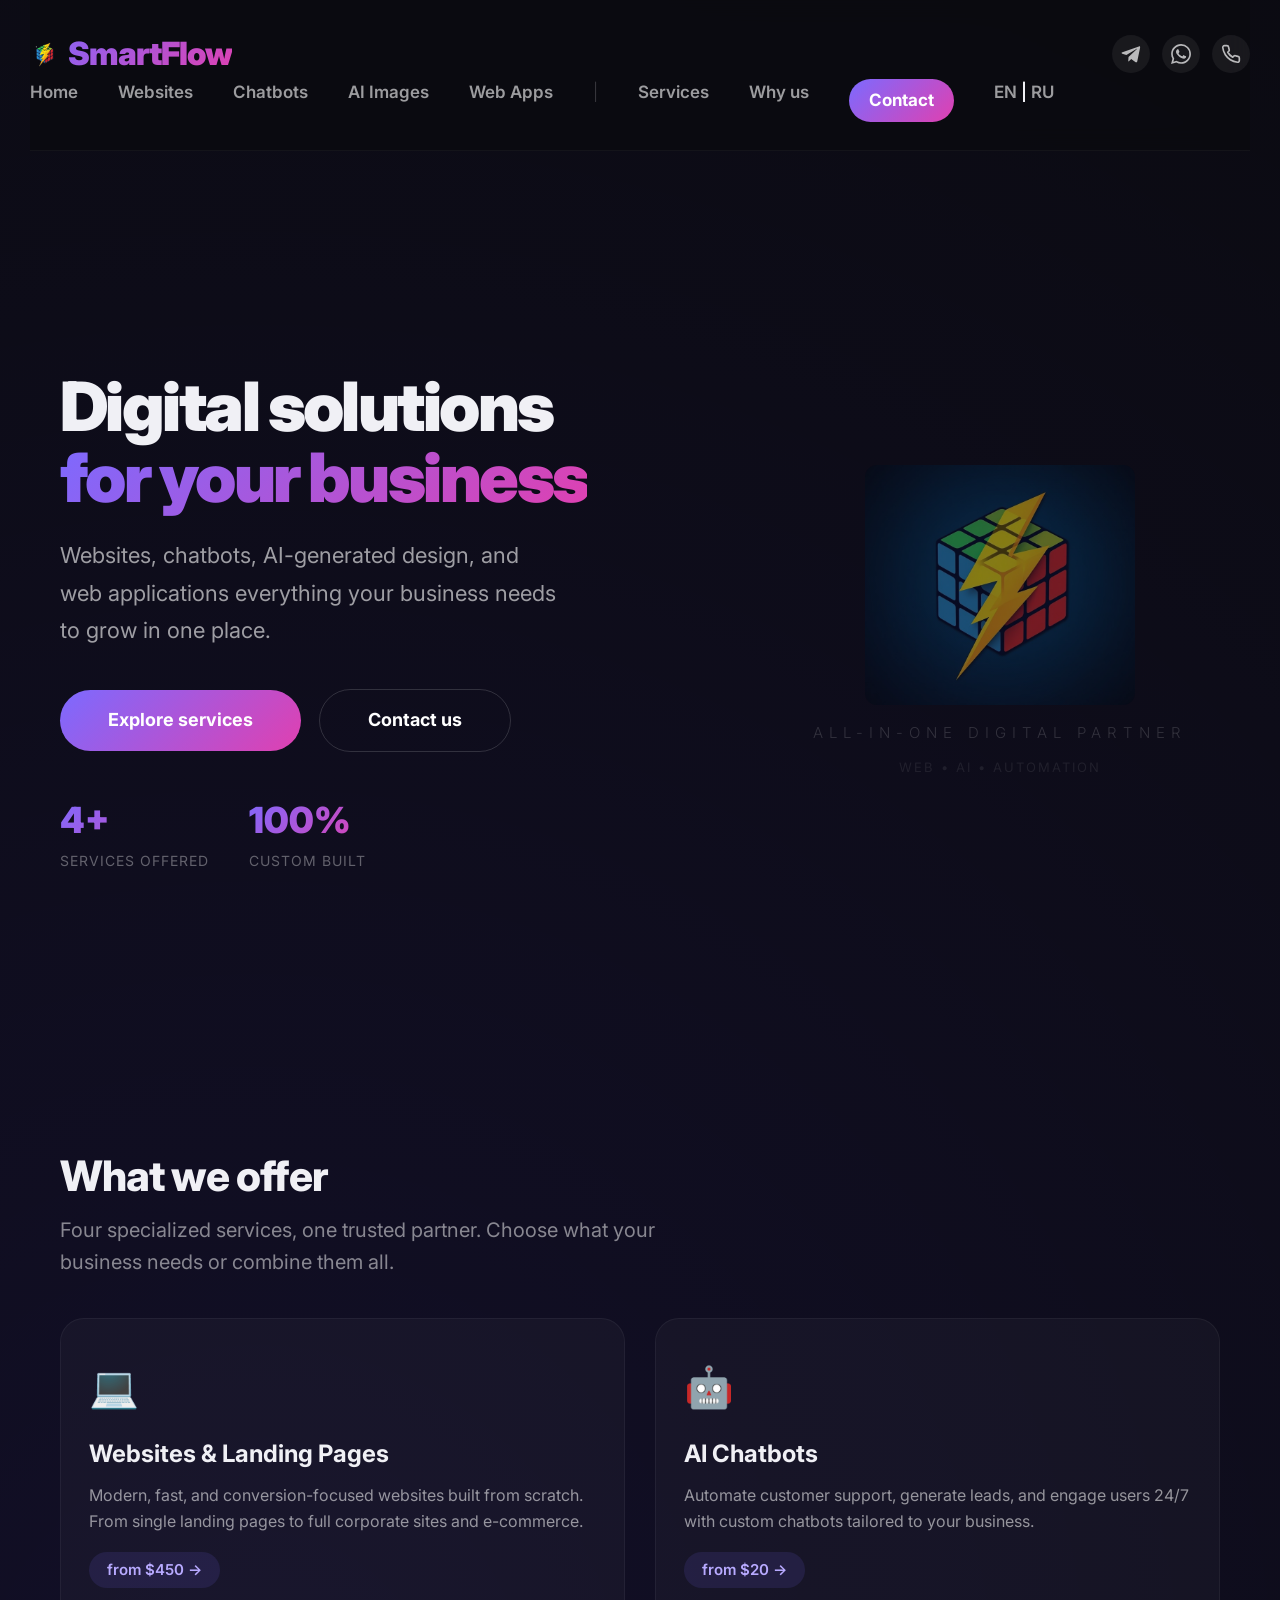
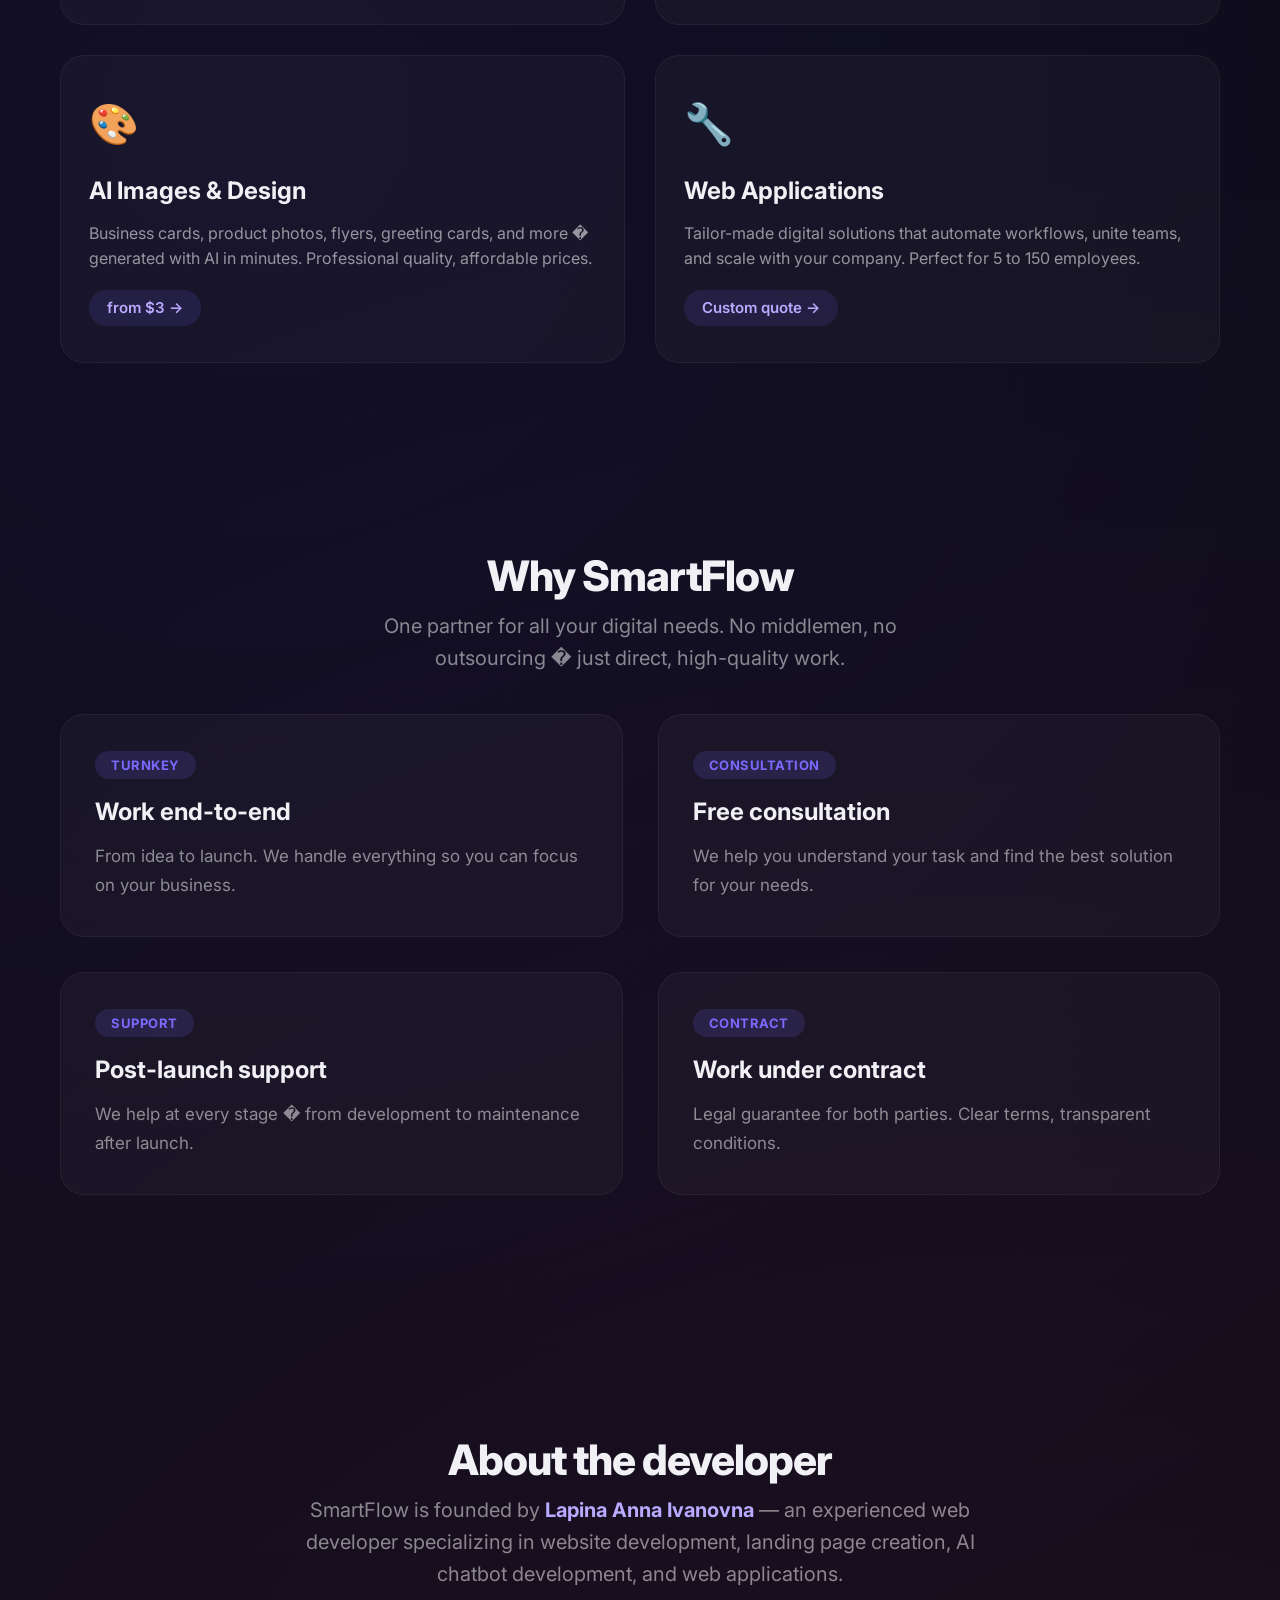
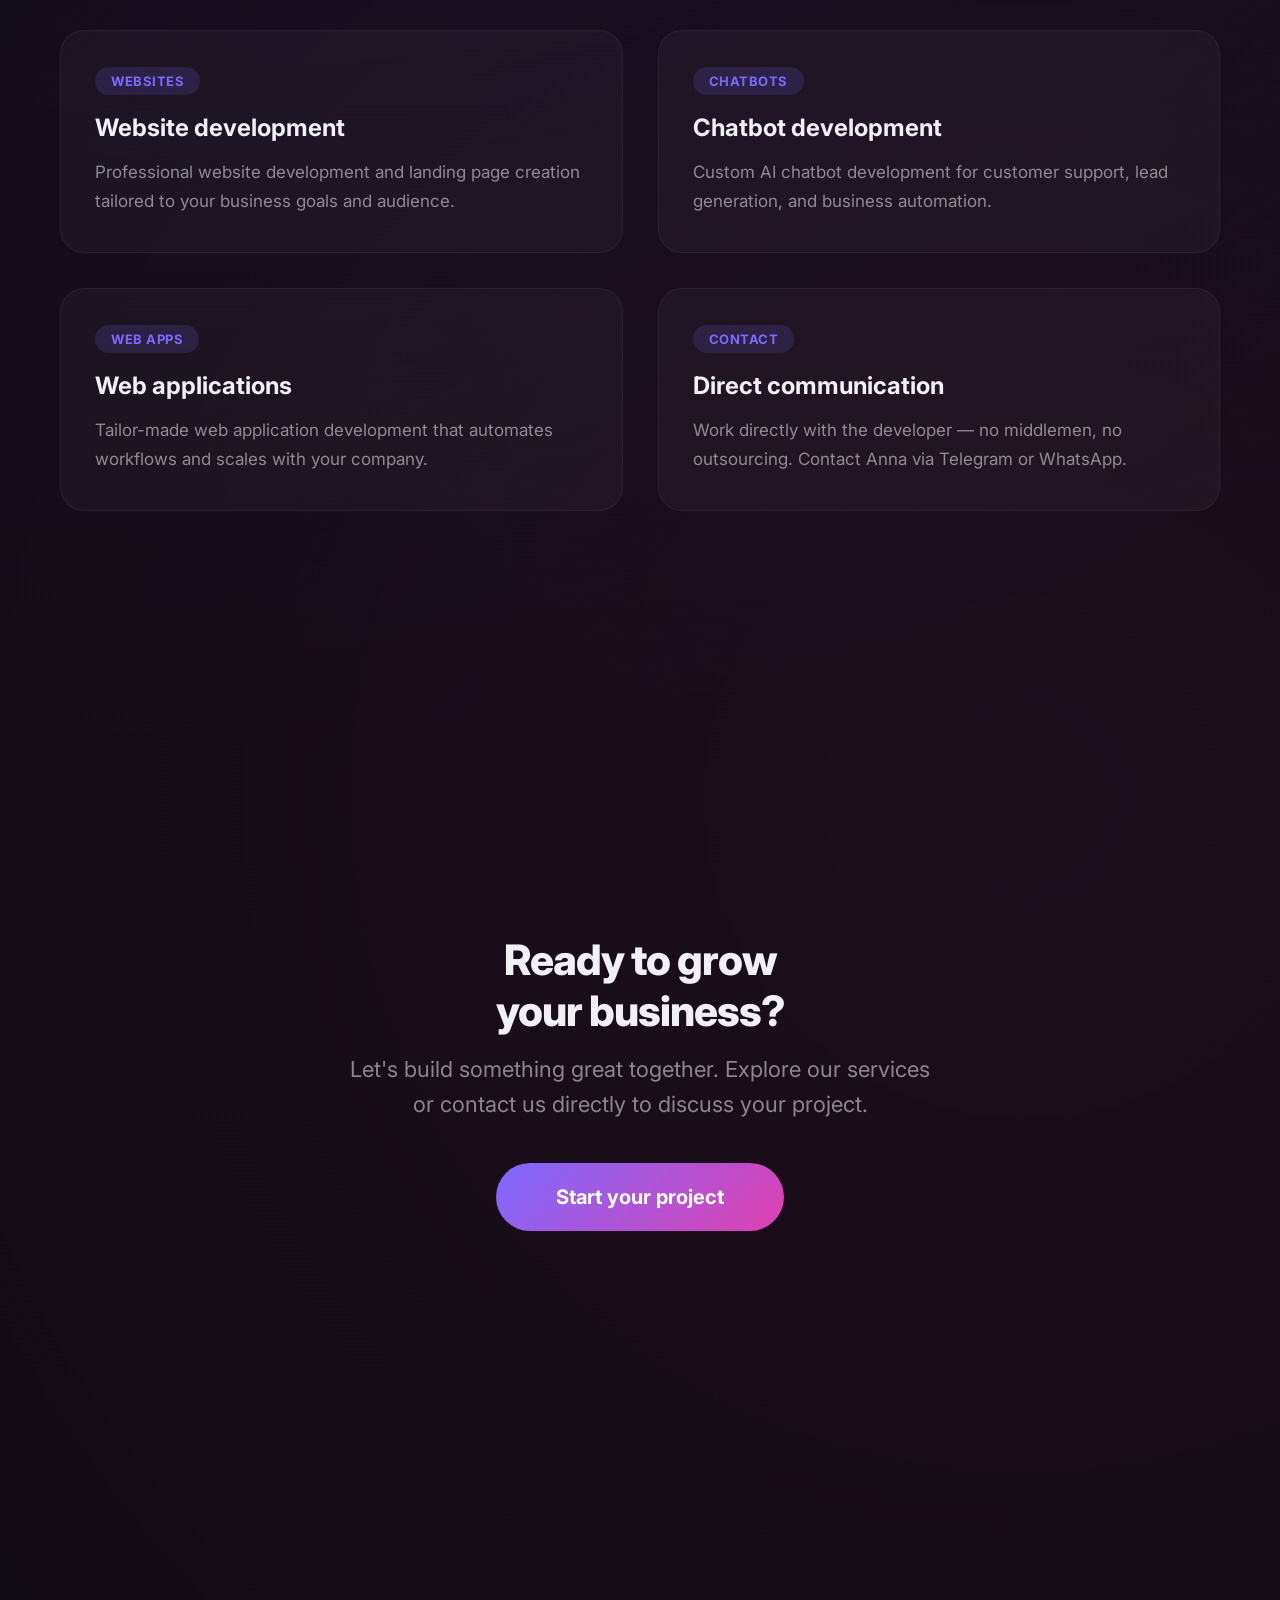
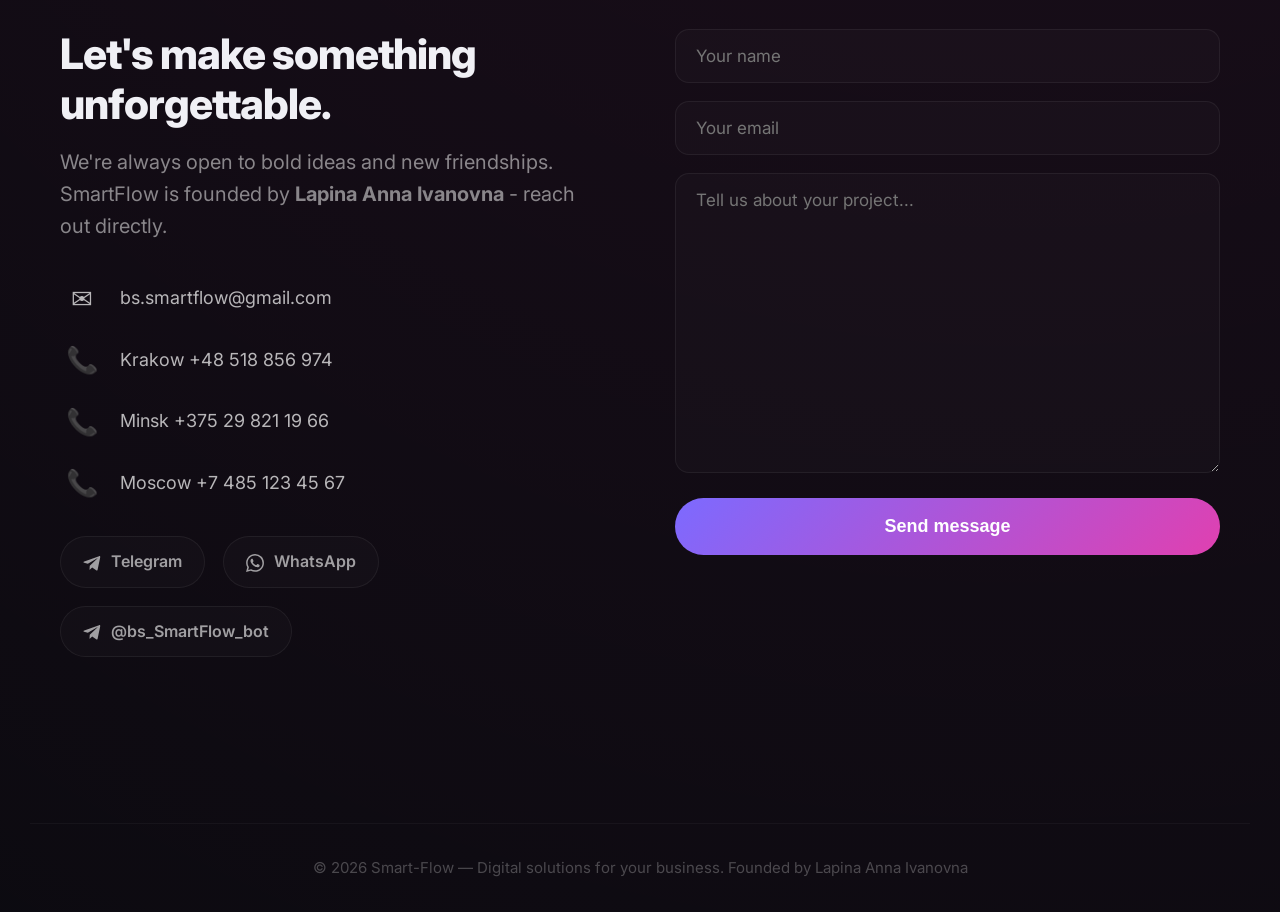
==== index.html @ f57d732b "price" ====
<!DOCTYPE html>
<html lang="en">
<head>
    <meta charset="UTF-8" />
    <meta name="viewport" content="width=device-width, initial-scale=1.0" />
    <title>SmartFlow | Website, Chatbot, AI Design &amp; Web Applications | Lapina Anna</title>
    <meta name="description" content="SmartFlow - website development, landing pages, AI chatbots, AI design, and web applications. Founded by Lapina Anna Ivanovna. All digital solutions for your business in one place." />
    <meta name="robots" content="index, follow" />
    <meta name="author" content="SmartFlow" />
    <meta name="keywords" content="website development, landing page, AI chatbot, web application, AI design, SmartFlow, Lapina Anna, разработка сайтов, чат-боты" />
    <meta name="geo.region" content="PL-MA" />
    <meta name="geo.placename" content="Krakow" />
    <meta name="geo.position" content="50.0647;19.9450" />
    <meta name="ICBM" content="50.0647, 19.9450" />
    <link rel="canonical" href="https://smart-flow.tech/index.html" />
    <link rel="alternate" hreflang="en" href="https://smart-flow.tech/index.html" />
    <link rel="alternate" hreflang="ru" href="https://smart-flow.tech/index-ru.html" />
    <link rel="alternate" hreflang="x-default" href="https://smart-flow.tech/index.html" />
    <!-- Open Graph -->
    <meta property="og:type" content="website" />
    <meta property="og:site_name" content="SmartFlow" />
    <meta property="og:title" content="SmartFlow - Digital Solutions for Your Business" />
    <meta property="og:description" content="Websites, chatbots, AI-generated design, and web applications — everything your business needs to grow in one place." />
    <meta property="og:url" content="https://smart-flow.tech/index.html" />
    <meta property="og:image" content="https://smart-flow.tech/img/img1.jpg" />
    <meta property="og:image:width" content="1200" />
    <meta property="og:image:height" content="630" />
    <meta property="og:image:alt" content="SmartFlow - digital solutions for business" />
    <meta property="og:locale" content="en_US" />
    <meta property="og:locale:alternate" content="ru_RU" />
    <!-- Twitter Card -->
    <meta name="twitter:card" content="summary_large_image" />
    <meta name="twitter:title" content="SmartFlow - Digital Solutions for Your Business" />
    <meta name="twitter:description" content="Websites, chatbots, AI-generated design, and web applications — everything your business needs to grow in one place." />
    <meta name="twitter:image" content="https://smart-flow.tech/img/img1.jpg" />
    <link rel="icon" type="image/png" href="img/img2.png">
    <link rel="apple-touch-icon" href="img/img2.png">
    <meta name="theme-color" content="#7c6aff" />
    <link rel="preconnect" href="https://fonts.googleapis.com" />
    <link rel="preconnect" href="https://fonts.gstatic.com" crossorigin />
    <link href="https://fonts.googleapis.com/css2?family=Inter:opsz,wght@14..32,300;14..32,500;14..32,700;14..32,900&display=swap" rel="stylesheet" />
    <link rel="stylesheet" href="css/style.css" />
    <!-- Structured Data -->
    <script type="application/ld+json">
    {
      "@context": "https://schema.org",
      "@type": "Organization",
      "name": "SmartFlow",
      "url": "https://smart-flow.tech/",
      "logo": "https://smart-flow.tech/img/img2.png",
      "description": "Digital solutions for your business: websites, AI chatbots, AI-generated design, and web applications.",
      "email": "bs.smartflow@gmail.com",
      "founder": {
        "@type": "Person",
        "name": "Лапина Анна Ивановна",
        "jobTitle": "Founder & Lead Developer",
        "url": "https://t.me/Hanalapina"
      },
      "employee": {
        "@type": "Person",
        "name": "Лапина Анна Ивановна",
        "jobTitle": "Web Developer"
      },
      "telephone": "+48518856974",
      "address": {
        "@type": "PostalAddress",
        "addressLocality": "Krakow",
        "addressCountry": "PL"
      },
      "openingHours": "Mo-Su 09:00-21:00",
      "areaServed": ["PL", "BY", "RU"],
      "contactPoint": [
        { "@type": "ContactPoint", "telephone": "+48 518 856 974", "contactType": "customer service", "areaServed": "PL" },
        { "@type": "ContactPoint", "telephone": "+375 29 821 19 66", "contactType": "customer service", "areaServed": "BY" },
        { "@type": "ContactPoint", "telephone": "+7 485 123 45 67", "contactType": "customer service", "areaServed": "RU" }
      ],
      "sameAs": [
        "https://t.me/Hanalapina",
        "https://wa.me/375298211966"
      ]
    }
    </script>
    <script type="application/ld+json">
    {
      "@context": "https://schema.org",
      "@type": "WebSite",
      "name": "SmartFlow",
      "url": "https://smart-flow.tech/",
      "potentialAction": {
        "@type": "SearchAction",
        "target": "https://smart-flow.tech/?s={search_term_string}",
        "query-input": "required name=search_term_string"
      }
    }
    </script>    <script type="application/ld+json">
    {
      "@context": "https://schema.org",
      "@type": "Person",
      "name": "Lapina Anna Ivanovna",
      "alternateName": "Анна Лапина",
      "jobTitle": "Founder & Web Developer",
      "worksFor": { "@type": "Organization", "name": "SmartFlow", "url": "https://smart-flow.tech/" },
      "url": "https://smart-flow.tech/",
      "sameAs": [
        "https://t.me/Hanalapina",
        "https://wa.me/375298211966"
      ]
    }
    </script></head>
<body>
<div class="bg-glow"></div>

<div class="container">
    <header>
        <div class="logo">
            <img src="img/img2.png" alt="SmartFlow logo" />
            SmartFlow
        </div>
        <div class="header-socials">
            <a href="https://t.me/Hanalapina" target="_blank" rel="noopener" title="Telegram" aria-label="Telegram">
                <svg width="20" height="20" viewBox="0 0 24 24" fill="currentColor">
                    <path d="M9.04 15.51l-.38 5.35c.54 0 .78-.23 1.06-.51l2.55-2.44 5.28 3.87c.97.53 1.66.25 1.92-.9L22.9 4.5c.31-1.4-.51-1.94-1.45-1.6L1.7 9.9c-1.38.54-1.36 1.31-.25 1.65l5.02 1.57L18.5 5.9c.57-.38 1.09-.17.66.21L9.04 15.51z"/>
                </svg>
            </a>
            <a href="https://wa.me/375298211966" target="_blank" rel="noopener" title="WhatsApp" aria-label="WhatsApp">
                <svg width="20" height="20" viewBox="0 0 24 24" fill="currentColor">
                    <path d="M17.47 14.38c-.3-.15-1.76-.87-2.03-.97-.27-.1-.47-.15-.67.15-.2.3-.77.97-.94 1.17-.17.2-.35.22-.65.07-.3-.15-1.25-.46-2.39-1.47-.88-.79-1.48-1.76-1.65-2.06-.17-.3-.02-.46.13-.61.13-.13.3-.35.45-.52.15-.17.2-.3.3-.5.1-.2.05-.37-.02-.52-.07-.15-.67-1.62-.92-2.22-.24-.58-.49-.5-.67-.51h-.57c-.2 0-.52.07-.8.37-.27.3-1.04 1.02-1.04 2.5 0 1.47 1.07 2.89 1.22 3.09.15.2 2.11 3.22 5.1 4.51.71.31 1.27.49 1.7.63.72.23 1.37.2 1.88.12.57-.09 1.76-.72 2.01-1.42.25-.7.25-1.29.17-1.42-.07-.13-.27-.2-.57-.35zM12.05 21.79h-.01a9.87 9.87 0 0 1-5.03-1.38l-.36-.21-3.74.98 1-3.65-.24-.37a9.86 9.86 0 0 1-1.51-5.26c0-5.45 4.44-9.88 9.9-9.88a9.83 9.83 0 0 1 7 2.9 9.83 9.83 0 0 1 2.89 7c0 5.45-4.44 9.88-9.9 9.88zm8.42-18.3A11.82 11.82 0 0 0 12.05 0C5.5 0 .16 5.33.16 11.89c0 2.1.55 4.14 1.59 5.94L.06 24l6.33-1.66a11.88 11.88 0 0 0 5.66 1.44h.01c6.55 0 11.89-5.33 11.89-11.89 0-3.18-1.24-6.16-3.48-8.4z"/>
                </svg>
            </a>
            <button class="phone-btn" onclick="togglePhonePopup()" title="Phone" aria-label="Phone">
                <svg width="20" height="20" viewBox="0 0 24 24" fill="none" stroke="currentColor" stroke-width="2" stroke-linecap="round" stroke-linejoin="round">
                    <path d="M22 16.92v3a2 2 0 0 1-2.18 2 19.79 19.79 0 0 1-8.63-3.07 19.5 19.5 0 0 1-6-6 19.79 19.79 0 0 1-3.07-8.67A2 2 0 0 1 4.11 2h3a2 2 0 0 1 2 1.72 12.84 12.84 0 0 0 .7 2.81 2 2 0 0 1-.45 2.11L8.09 9.91a16 16 0 0 0 6 6l1.27-1.27a2 2 0 0 1 2.11-.45 12.84 12.84 0 0 0 2.81.7A2 2 0 0 1 22 16.92z"/>
                </svg>
            </button>
        </div>
        <div class="phone-popup" id="phonePopup">
            <a href="tel:+48518856974">Krakow +48 518 856 974</a>
            <a href="tel:+375298211966">Minsk +375 29 821 19 66</a>
            <a href="tel:+74851234567">Moscow +7 485 123 45 67</a>
        </div>
        <nav>
            <a href="index.html">Home</a>
            <a href="landing.html">Websites</a>
            <a href="chatbots.html">Chatbots</a>
            <a href="ai-images.html">AI Images</a>
            <a href="bs.html">Web Apps</a>
            <span class="nav-divider">|</span>
            <a href="#services">Services</a>
            <a href="#why">Why us</a>
            <a href="#contact" class="nav-contact-btn">Contact</a> <span class="lang-switch"><a href="index.html" class="active">EN</a> | <a href="index-ru.html">RU</a></span>
        </nav>
    </header>

    <!-- ===== HERO ===== -->
    <section class="full-section" id="home">
        <div class="container">
            <div class="hero">
                <div class="hero-text">
                    <h1>Digital solutions<br /><span>for your business</span></h1>
                    <p>Websites, chatbots, AI-generated design, and web applications everything your business needs to grow in one place.</p>
                    <div>
                        <a href="#services" class="btn">Explore services</a>
                        <a href="#contact" class="btn btn-outline">Contact us</a>
                    </div>
                    <div class="hero-stat">
                        <div class="hero-stat-item">
                            <div class="number">4+</div>
                            <div class="label">Services offered</div>
                        </div>
                        <div class="hero-stat-item">
                            <div class="number">100%</div>
                            <div class="label">Custom built</div>
                        </div>
                    </div>
                </div>
                <div style="text-align:center; display:flex; flex-direction:column; align-items:center; justify-content:center;">
                    <div style="font-size:140px; line-height:1; opacity:0.5; perspective: 600px;">
                        <img src="img/img1.jpg" style="height: 240px; display: block; animation: rotateCube 6s ease-in-out infinite; border-radius: 12px;" alt="SmartFlow digital solutions for business">
                    </div>
                    <div style="margin-top:16px; color:rgba(255,255,255,0.15); font-weight:300; letter-spacing:6px; font-size:15px;">ALL-IN-ONE DIGITAL PARTNER</div>
                    <div style="margin-top:12px; color:rgba(255,255,255,0.08); font-size:13px; letter-spacing:2px;">WEB &bull; AI &bull; AUTOMATION</div>
                </div>
            </div>
        </div>
    </section>

    <!-- ===== SERVICES ===== -->
    <section class="full-section" id="services">
        <div class="container">
            <h2 style="font-weight:800; margin-bottom:12px; letter-spacing:-1px;">What we offer</h2>
            <p style="color:rgba(255,255,255,0.5); font-size:20px; max-width:600px; margin-bottom:8px;">Four specialized services, one trusted partner. Choose what your business needs or combine them all.</p>

            <div class="service-grid service-grid-2">
                <a href="landing.html" class="service-card" style="text-decoration:none; color:inherit; display:block;">
                    <span class="icon" style="font-size:40px; display:block; margin-bottom:16px;">&#128187;</span>
                    <h3 style="font-size:24px; font-weight:700; margin-bottom:10px;">Websites &amp; Landing Pages</h3>
                    <p style="color:rgba(255,255,255,0.55); font-size:16px; line-height:1.6;">Modern, fast, and conversion-focused websites built from scratch. From single landing pages to full corporate sites and e-commerce.</p>
                    <span class="price" style="display:inline-block; margin-top:18px; padding:6px 18px; background:rgba(124,106,255,0.12); border-radius:40px; font-weight:600; font-size:15px; color:#b8aaff;"><span id="price-homepage-website">from $450</span> &rarr;</span>
                </a>
                <a href="chatbots.html" class="service-card" style="text-decoration:none; color:inherit; display:block;">
                    <span class="icon" style="font-size:40px; display:block; margin-bottom:16px;">&#129302;</span>
                    <h3 style="font-size:24px; font-weight:700; margin-bottom:10px;">AI Chatbots</h3>
                    <p style="color:rgba(255,255,255,0.55); font-size:16px; line-height:1.6;">Automate customer support, generate leads, and engage users 24/7 with custom chatbots tailored to your business.</p>
                    <span class="price" style="display:inline-block; margin-top:18px; padding:6px 18px; background:rgba(124,106,255,0.12); border-radius:40px; font-weight:600; font-size:15px; color:#b8aaff;"><span id="price-homepage-chatbot">from $20</span> &rarr;</span>
                </a>
                <a href="ai-images.html" class="service-card" style="text-decoration:none; color:inherit; display:block;">
                    <span class="icon" style="font-size:40px; display:block; margin-bottom:16px;">&#127912;</span>
                    <h3 style="font-size:24px; font-weight:700; margin-bottom:10px;">AI Images &amp; Design</h3>
                    <p style="color:rgba(255,255,255,0.55); font-size:16px; line-height:1.6;">Business cards, product photos, flyers, greeting cards, and more � generated with AI in minutes. Professional quality, affordable prices.</p>
                    <span class="price" style="display:inline-block; margin-top:18px; padding:6px 18px; background:rgba(124,106,255,0.12); border-radius:40px; font-weight:600; font-size:15px; color:#b8aaff;"><span id="price-homepage-aiimage">from $3</span> &rarr;</span>
                </a>
                <a href="bs.html" class="service-card" style="text-decoration:none; color:inherit; display:block;">
                    <span class="icon" style="font-size:40px; display:block; margin-bottom:16px;">&#128295;</span>
                    <h3 style="font-size:24px; font-weight:700; margin-bottom:10px;">Web Applications</h3>
                    <p style="color:rgba(255,255,255,0.55); font-size:16px; line-height:1.6;">Tailor-made digital solutions that automate workflows, unite teams, and scale with your company. Perfect for 5 to 150 employees.</p>
                    <span class="price" style="display:inline-block; margin-top:18px; padding:6px 18px; background:rgba(124,106,255,0.12); border-radius:40px; font-weight:600; font-size:15px; color:#b8aaff;">Custom quote &rarr;</span>
                </a>
            </div>
        </div>
    </section>

    <!-- ===== WHY US ===== -->
    <section class="full-section" id="why">
        <div class="container">
            <h2 style="font-weight:800; margin-bottom:8px; letter-spacing:-1px; text-align:center;">Why SmartFlow</h2>
            <p style="color:rgba(255,255,255,0.5); font-size:20px; text-align:center; max-width:600px; margin:0 auto 8px;">One partner for all your digital needs. No middlemen, no outsourcing � just direct, high-quality work.</p>

            <div class="insights-grid">
                <div class="insight-card">
                    <span class="tag">TURNKEY</span>
                    <h3>Work end-to-end</h3>
                    <p>From idea to launch. We handle everything so you can focus on your business.</p>
                </div>
                <div class="insight-card">
                    <span class="tag">CONSULTATION</span>
                    <h3>Free consultation</h3>
                    <p>We help you understand your task and find the best solution for your needs.</p>
                </div>
                <div class="insight-card">
                    <span class="tag">SUPPORT</span>
                    <h3>Post-launch support</h3>
                    <p>We help at every stage � from development to maintenance after launch.</p>
                </div>
                <div class="insight-card">
                    <span class="tag">CONTRACT</span>
                    <h3>Work under contract</h3>
                    <p>Legal guarantee for both parties. Clear terms, transparent conditions.</p>
                </div>
            </div>
        </div>
    </section>

    <!-- ===== ABOUT DEVELOPER ===== -->
    <section class="full-section" id="about">
        <div class="container">
            <h2 style="font-weight:800; margin-bottom:8px; letter-spacing:-1px; text-align:center;">About the developer</h2>
            <p style="color:rgba(255,255,255,0.5); font-size:20px; text-align:center; max-width:700px; margin:0 auto 30px;">SmartFlow is founded by <strong style="color:#b8aaff;">Lapina Anna Ivanovna</strong> — an experienced web developer specializing in website development, landing page creation, AI chatbot development, and web applications.</p>
            <div class="insights-grid">
                <div class="insight-card">
                    <span class="tag">WEBSITES</span>
                    <h3>Website development</h3>
                    <p>Professional website development and landing page creation tailored to your business goals and audience.</p>
                </div>
                <div class="insight-card">
                    <span class="tag">CHATBOTS</span>
                    <h3>Chatbot development</h3>
                    <p>Custom AI chatbot development for customer support, lead generation, and business automation.</p>
                </div>
                <div class="insight-card">
                    <span class="tag">WEB APPS</span>
                    <h3>Web applications</h3>
                    <p>Tailor-made web application development that automates workflows and scales with your company.</p>
                </div>
                <div class="insight-card">
                    <span class="tag">CONTACT</span>
                    <h3>Direct communication</h3>
                    <p>Work directly with the developer — no middlemen, no outsourcing. Contact Anna via Telegram or WhatsApp.</p>
                </div>
            </div>
        </div>
    </section>

    <section class="full-section" id="cta">
        <div class="container">
            <div style="text-align:center; padding:40px 0 20px;">
                <h2 style="font-weight:800; letter-spacing:-1px; margin-bottom:16px;">Ready to grow<br />your business?</h2>
                <p style="color:rgba(255,255,255,0.5); font-size:22px; max-width:600px; margin:0 auto 40px;">Let's build something great together. Explore our services or contact us directly to discuss your project.</p>
                <a href="#contact" class="btn" style="font-size:20px; padding:18px 60px;">Start your project</a>
            </div>
        </div>
    </section>

    <!-- ===== CONTACT SECTION ===== -->
    <div id="contactSection"></div>

    <footer>
        <div class="container">&copy; 2026 Smart-Flow &mdash; Digital solutions for your business. Founded by Lapina Anna Ivanovna</div>
    </footer>
</div>

<!-- ===== SCRIPTS ===== -->
<script src="js/pricing.js"></script>
<script src="js/main.js"></script>
<script src="js/contact.js"></script>
<script>
  // Apply centralized pricing
  document.addEventListener('DOMContentLoaded', function() {
    const setPrice = (id, price) => {
      const el = document.getElementById(id);
      if (el) el.textContent = formatPrice(price, 'en');
    };
    setPrice('price-homepage-website', PRICING.homepage.website);
    setPrice('price-homepage-chatbot', PRICING.homepage.chatbot);
    setPrice('price-homepage-aiimage', PRICING.homepage.aiImage);
  });
</script>
</body>
</html>
---- css/style.css ----
/* ===== RESET & BASE ===== */
* {
    margin: 0;
    padding: 0;
    box-sizing: border-box;
}

html {
    scroll-behavior: smooth;
}

body {
    font-family: 'Inter', sans-serif;
    background: #0a0a0f;
    color: #f0f0f5;
    line-height: 1.6;
    overflow-x: hidden;
    opacity: 0;
    animation: fadeInBody 1.2s ease forwards;
}

@keyframes fadeInBody {
    0% { opacity: 0; transform: translateY(20px); }
    100% { opacity: 1; transform: translateY(0); }
}

.container {
    max-width: 1300px;
    margin: 0 auto;
    padding: 0 30px;
}

/* ===== ANIMATED BACKGROUND ===== */
.bg-glow {
    position: fixed;
    top: 0;
    left: 0;
    width: 100%;
    height: 100%;
    z-index: -1;
    background:
            radial-gradient(circle at 20% 30%, rgba(88, 60, 255, 0.10) 0%, transparent 55%),
            radial-gradient(circle at 80% 70%, rgba(255, 60, 180, 0.08) 0%, transparent 55%),
            #0a0a0f;
    animation: pulseGlow 8s ease-in-out infinite alternate;
}

@keyframes pulseGlow {
    0% { opacity: 0.6; }
    100% { opacity: 1; }
}

/* ===== HEADER ===== */
header {
    padding: 28px 0;
    display: flex;
    justify-content: space-between;
    align-items: center;
    flex-wrap: wrap;
    border-bottom: 1px solid rgba(255, 255, 255, 0.04);
    position: sticky;
    top: 0;
    background: rgba(10, 10, 15, 0.7);
    backdrop-filter: blur(12px);
    z-index: 50;
    opacity: 0;
    animation: slideDown 0.8s ease 0.3s forwards;
}

@keyframes slideDown {
    from { opacity: 0; transform: translateY(-30px); }
    to { opacity: 1; transform: translateY(0); }
}

.logo {
    font-size: 32px;
    font-weight: 900;
    letter-spacing: -1px;
    background: linear-gradient(135deg, #7c6aff, #e040b0);
    -webkit-background-clip: text;
    -webkit-text-fill-color: transparent;
    display: flex;
    align-items: center;
    gap: 8px;
}

.logo img {
    height: 30px;
}

nav {
    display: flex;
    flex-wrap: wrap;
    gap: 40px;
    font-weight: 600;
    font-size: 17px;
}

nav a {
    white-space: nowrap;
    color: rgba(255, 255, 255, 0.6);
/* ===== LANGUAGE SWITCH ===== */
.lang-switch {
    margin-left: 16px;
    font-size: 14px;
    font-weight: 600;
    color: rgba(255, 255, 255, 0.5);
    white-space: nowrap;
}
.lang-switch a {
    color: rgba(255, 255, 255, 0.5);
    text-decoration: none;
    padding: 2px 6px;
    border-radius: 4px;
    transition: color 0.3s, background 0.3s;
}
.lang-switch a:hover {
    color: #fff;
}
.lang-switch a.active {
    color: #b8aaff;
    background: rgba(124, 106, 255, 0.15);
}
    transition: color 0.3s;
    position: relative;
    cursor: pointer;
    text-decoration: none;
}

nav a:hover {
    color: #fff;
}

nav a::after {
    content: '';
    position: absolute;
    bottom: -4px;
    left: 0;
    width: 0;
    height: 2px;
    background: linear-gradient(90deg, #7c6aff, #e040b0);
    transition: width 0.3s;
}

nav a:hover::after {
    width: 100%;
}

.nav-divider {
    color: rgba(255, 255, 255, 0.2);
    font-weight: 300;
    user-select: none;
}

/* ===== FULL-SCREEN SECTIONS ===== */
.full-section {
    min-height: 100vh;
    display: flex;
    align-items: center;
    justify-content: center;
    padding: 60px 0;
    scroll-margin-top: 80px;
    opacity: 0;
    animation: fadeInUp 1s ease forwards;
}

.full-section:nth-child(1) { animation-delay: 0.4s; }
.full-section:nth-child(2) { animation-delay: 0.6s; }
.full-section:nth-child(3) { animation-delay: 0.8s; }
.full-section:nth-child(4) { animation-delay: 1.0s; }
.full-section:nth-child(5) { animation-delay: 1.2s; }

@keyframes fadeInUp {
    from { opacity: 0; transform: translateY(40px); }
    to { opacity: 1; transform: translateY(0); }
}

.full-section .container {
    width: 100%;
}

/* ===== HERO ===== */
.hero {
    min-height: calc(100vh - 80px);
    display: grid;
    grid-template-columns: 1.2fr 0.8fr;
    gap: 60px;
    align-items: center;
    padding: 20px 0;
}

.hero-text h1 {
    font-size: clamp(32px, 6.5vw, 68px);
    font-weight: 900;
    line-height: 1.05;
    letter-spacing: clamp(-3px, -0.2vw, -1px);
    margin-bottom: 24px;
}

.hero-text h1 span {
    background: linear-gradient(135deg, #7c6aff, #e040b0);
    -webkit-background-clip: text;
    -webkit-text-fill-color: transparent;
}

.hero-text p {
    font-size: 22px;
    color: rgba(255, 255, 255, 0.6);
    max-width: 500px;
    margin-bottom: 40px;
    line-height: 1.7;
}

.btn {
    display: inline-block;
    padding: 16px 48px;
    border-radius: 60px;
    font-weight: 700;
    font-size: 18px;
    background: linear-gradient(135deg, #7c6aff, #e040b0);
    color: #fff;
    border: none;
    cursor: pointer;
    transition: transform 0.3s, box-shadow 0.3s;
    text-decoration: none;
    text-align: center;
}

.btn:hover {
    transform: translateY(-3px) scale(1.02);
    box-shadow: 0 20px 40px -10px rgba(124, 106, 255, 0.4);
}

.btn-outline {
    background: transparent;
    border: 1.5px solid rgba(255, 255, 255, 0.15);
    margin-left: 14px;
}

.btn-outline:hover {
    background: rgba(255, 255, 255, 0.06);
    box-shadow: none;
}

.hero-stat {
    display: flex;
    gap: 40px;
    margin-top: 40px;
}

.hero-stat-item .number {
    font-size: 36px;
    font-weight: 900;
    background: linear-gradient(135deg, #7c6aff, #e040b0);
    -webkit-background-clip: text;
    -webkit-text-fill-color: transparent;
}

.hero-stat-item .label {
    font-size: 14px;
    color: rgba(255, 255, 255, 0.35);
    text-transform: uppercase;
    letter-spacing: 1px;
}

.hero-image {
    text-align: center;
    display: flex;
    flex-direction: column;
    align-items: center;
    justify-content: center;
}

.hero-image img {
    height: 240px;
    display: block;
    animation: rotateCube 6s ease-in-out infinite;
    border-radius: 12px;
    box-shadow: 0 20px 40px rgba(0,0,0,0.6);
}

.hero-image .label {
    margin-top: 16px;
    color: rgba(255,255,255,0.15);
    font-weight: 300;
    letter-spacing: 6px;
    font-size: 15px;
}

.hero-image .sub-label {
    margin-top: 12px;
    color: rgba(255,255,255,0.08);
    font-size: 13px;
    letter-spacing: 2px;
}

/* ===== SLIDER ===== */
.slider-section {
    padding: 20px 0 40px;
    width: 100%;
}

.slider-section h2 {
    font-size: clamp(28px, 5vw, 42px);
    font-weight: 800;
    margin-bottom: 40px;
    letter-spacing: -1px;
}

.slider-wrapper {
    position: relative;
    overflow: hidden;
    border-radius: 24px;
    box-shadow: 0 30px 60px -20px rgba(0, 0, 0, 0.8);
    width: 100%;
    aspect-ratio: 16 / 9;
    max-height: 70vh;
    background: #0a0a0f;
}

.slider-track {
    display: flex;
    height: 100%;
    transition: transform 0.6s cubic-bezier(0.25, 1, 0.5, 1);
    will-change: transform;
}

.slide {
    min-width: 100%;
    height: 100%;
    flex-shrink: 0;
    background-size: contain;
    background-position: center;
    background-repeat: no-repeat;
    display: flex;
    align-items: flex-end;
    padding: 50px;
    position: relative;
    background-color: #0a0a0f;
}

.slide::after {
    content: '';
    position: absolute;
    inset: 0;
    background: linear-gradient(0deg, rgba(0, 0, 0, 0.75) 0%, transparent 60%);
    pointer-events: none;
}

.slide-content {
    position: relative;
    z-index: 2;
    width: 100%;
}

.slide-content h3 {
    font-size: 32px;
    font-weight: 700;
    margin-bottom: 6px;
}

.slide-content p {
    color: rgba(255,255,255,0.7);
    font-size: 18px;
}

.slider-btn {
    position: absolute;
    top: 50%;
    transform: translateY(-50%);
    z-index: 10;
    background: transparent;
    border: none;
    color: rgba(255, 255, 255, 0.15);
    width: 30px;
    height: 30px;
    font-size: 20px;
    cursor: pointer;
    transition: all 0.3s ease;
    display: flex;
    align-items: center;
    justify-content: center;
    user-select: none;
}

.slider-btn:hover {
    color: rgba(255, 255, 255, 0.6);
}

.slider-btn.prev { left: 8px; }
.slider-btn.next { right: 8px; }

@media (max-width: 640px) {
    .slider-btn {
        width: 24px;
        height: 24px;
        font-size: 16px;
        color: rgba(255, 255, 255, 0.1);
    }
    .slider-btn.prev { left: 4px; }
    .slider-btn.next { right: 4px; }
}

.slider-dots {
    display: flex;
    justify-content: center;
    gap: 12px;
    margin-top: 24px;
}

.slider-dots span {
    width: 12px;
    height: 12px;
    border-radius: 50%;
    background: rgba(255, 255, 255, 0.2);
    cursor: pointer;
    transition: background 0.3s, transform 0.3s;
}

.slider-dots span.active {
    background: #7c6aff;
    transform: scale(1.3);
}

@media (max-width: 768px) {
    .slide {
        padding: 30px;
    }
    .slide-content h3 {
        font-size: 24px;
    }
    .slide-content p {
        font-size: 16px;
    }
    .slider-btn {
        width: 40px;
        height: 40px;
        font-size: 18px;
    }
    .slider-btn.prev { left: 16px; }
    .slider-btn.next { right: 16px; }
}

@media (max-width: 640px) {
    .slider-wrapper {
        aspect-ratio: 16 / 9;
        max-height: 40vh;
    }
    .slide {
        padding: 20px;
    }
    .slide-content h3 {
        font-size: 20px;
    }
    .slide-content p {
        font-size: 14px;
    }
    .slider-btn {
        width: 34px;
        height: 34px;
        font-size: 16px;
    }
    .slider-btn.prev { left: 8px; }
    .slider-btn.next { right: 8px; }
}

/* ===== INFINITE CAROUSEL ===== */
.subhead {
    color: rgba(255, 255, 255, 0.5);
    font-size: 20px;
    margin-bottom: 44px;
    max-width: 650px;
}

.cards-wrapper {
    overflow: hidden;
    width: 100%;
    position: relative;
    mask-image: linear-gradient(to right, transparent 0%, black 5%, black 95%, transparent 100%);
    -webkit-mask-image: linear-gradient(to right, transparent 0%, black 5%, black 95%, transparent 100%);
    padding: 10px 0;
}

.cards-track {
    display: flex;
    gap: 24px;
    width: max-content;
    animation: scrollCards 25s linear infinite;
    will-change: transform;
}

.card-slide {
    flex: 0 0 280px;
    aspect-ratio: 16 / 9;
    background: rgba(255, 255, 255, 0.03);
    border: 1px solid rgba(255, 255, 255, 0.06);
    border-radius: 24px;
    padding: 28px 24px;
    display: flex;
    flex-direction: column;
    justify-content: center;
    transition: transform 0.3s ease, border-color 0.3s ease;
    box-shadow: 0 12px 30px rgba(0, 0, 0, 0.4);
    color: #fff;
    backdrop-filter: blur(4px);
}

.card-slide:hover {
    transform: scale(1.03) translateY(-8px);
    border-color: rgba(124, 106, 255, 0.4);
    box-shadow: 0 20px 40px rgba(124, 106, 255, 0.15);
}

.card-slide .icon {
    font-size: 34px;
    display: block;
    margin-bottom: 14px;
    color: #c0a0ff;
}

.card-slide h3 {
    font-size: 22px;
    font-weight: 700;
    letter-spacing: -0.3px;
    margin-bottom: 10px;
}

.card-slide p {
    color: rgba(255, 255, 255, 0.6);
    font-size: 15px;
    line-height: 1.5;
}

@keyframes scrollCards {
    0% { transform: translateX(0); }
    100% { transform: translateX(-50%); }
}

.cards-wrapper:hover .cards-track {
    animation-play-state: paused;
}
/* ===== CAROUSEL WITH PRICES (AI IMAGES) ===== */
.cards-track .card-slide[style*="aspect-ratio:auto"] {
    aspect-ratio: auto;
    justify-content: flex-start;
    height: auto;
    min-height: 260px;
}

.footer-note {
    margin-top: 40px;
    text-align: center;
    color: rgba(255, 255, 255, 0.2);
    font-size: 14px;
    letter-spacing: 2px;
}

/* ===== INSIGHTS ===== */
.insights-grid {
    display: grid;
    grid-template-columns: repeat(2, 1fr);
    gap: 35px;
    margin-top: 40px;
}

.insight-card {
    background: rgba(255, 255, 255, 0.03);
    border: 1px solid rgba(255, 255, 255, 0.05);
    border-radius: 24px;
    padding: 36px 34px;
    transition: border-color 0.3s, transform 0.3s;
}

.insight-card:hover {
    border-color: rgba(124, 106, 255, 0.25);
    transform: translateY(-4px);
}

.insight-card .tag {
    display: inline-block;
    padding: 4px 16px;
    border-radius: 40px;
    background: rgba(124, 106, 255, 0.15);
    color: #7c6aff;
    font-size: 13px;
    font-weight: 700;
    letter-spacing: 0.5px;
    margin-bottom: 14px;
}

.insight-card h3 {
    font-size: 24px;
    margin-bottom: 10px;
}

.insight-card p {
    color: rgba(255, 255, 255, 0.5);
    font-size: 17px;
    line-height: 1.7;
}

/* ===== CONTACT SECTION ===== */
.contact-section {
    padding: 40px 0 60px;
    border-top: 1px solid rgba(255, 255, 255, 0.04);
}

.contact-grid {
    display: grid;
    grid-template-columns: 1fr 1fr;
    gap: 70px;
    align-items: start;
}

.contact-info h2 {
    font-size: clamp(28px, 5vw, 42px);
    font-weight: 800;
    margin-bottom: 16px;
    letter-spacing: -1px;
}

.contact-info p {
    color: rgba(255, 255, 255, 0.5);
    margin-bottom: 36px;
    font-size: 20px;
}

.contact-item {
    display: flex;
    align-items: center;
    gap: 16px;
    margin-bottom: 20px;
    font-size: 18px;
    color: rgba(255, 255, 255, 0.7);
    transition: color 0.3s;
    cursor: pointer;
}

.contact-item:hover {
    color: #fff;
}

.contact-item .emoji {
    font-size: 26px;
    width: 44px;
    text-align: center;
}

.socials {
    display: flex;
    gap: 18px;
    margin-top: 32px;
    flex-wrap: wrap;
}

.socials a {
    padding: 12px 22px;
    border-radius: 40px;
    border: 1px solid rgba(255, 255, 255, 0.06);
    background: rgba(255, 255, 255, 0.02);
    font-size: 16px;
    font-weight: 600;
    transition: background 0.3s, border-color 0.3s;
    cursor: pointer;
    color: rgba(255, 255, 255, 0.6);
    text-decoration: none;
}

.socials a:hover {
    background: rgba(255, 255, 255, 0.06);
    border-color: rgba(255, 255, 255, 0.15);
    color: #fff;
}

.contact-form input,
.contact-form textarea {
    width: 100%;
    padding: 16px 20px;
    margin-bottom: 18px;
    border-radius: 14px;
    border: 1px solid rgba(255, 255, 255, 0.06);
    background: rgba(255, 255, 255, 0.02);
    color: #fff;
    font-size: 17px;
    font-family: 'Inter', sans-serif;
    transition: border-color 0.3s;
}

.contact-form input:focus,
.contact-form textarea:focus {
    outline: none;
    border-color: rgba(124, 106, 255, 0.4);
}

.contact-form textarea {
    height: 300px;
    resize: vertical;
}

.contact-form .btn {
    width: 100%;
    justify-content: center;
    text-align: center;
    font-size: 18px;
    padding: 18px;
}

/* ===== TOAST ===== */
.toast {
    position: fixed;
    bottom: 30px;
    left: 50%;
    transform: translateX(-50%);
    background: rgba(255, 255, 255, 0.08);
    backdrop-filter: blur(20px);
    border: 1px solid rgba(255, 255, 255, 0.06);
    color: #fff;
    padding: 14px 32px;
    border-radius: 16px;
    font-size: 15px;
    font-weight: 500;
    font-family: 'Inter', sans-serif;
    box-shadow: 0 20px 60px rgba(0, 0, 0, 0.5);
    z-index: 999;
    opacity: 0;
    transition: opacity 0.4s ease, transform 0.4s ease;
    transform: translateX(-50%) translateY(20px);
    pointer-events: none;
}

.toast.show {
    opacity: 1;
    transform: translateX(-50%) translateY(0);
}

/* ===== FOOTER ===== */
footer {
    padding: 32px 0;
    border-top: 1px solid rgba(255, 255, 255, 0.04);
    text-align: center;
    color: rgba(255, 255, 255, 0.25);
    font-size: 15px;
    opacity: 0;
    animation: fadeInUp 1s ease 1.4s forwards;
}

/* ===== ANIMATIONS ===== */
@keyframes rotateCube {
    0% { transform: scale(0.95); opacity: 0.85; box-shadow: 0 0 30px rgba(124, 106, 255, 0.1); }
    50% { transform: scale(1.05); opacity: 1; box-shadow: 0 0 50px rgba(124, 106, 255, 0.25); }
    100% { transform: scale(0.95); opacity: 0.85; box-shadow: 0 0 30px rgba(124, 106, 255, 0.1); }
}

@keyframes floatBot {
    0% { transform: translateY(0px) rotate(-2deg); }
    50% { transform: translateY(-12px) rotate(2deg); }
    100% { transform: translateY(0px) rotate(-2deg); }
}

/* ===== СПЕЦИФИЧНЫЕ СТИЛИ ДЛЯ CHATBOTS ===== */
.bot-icon {
    font-size: 120px;
    display: block;
    animation: floatBot 4s ease-in-out infinite;
    filter: drop-shadow(0 20px 40px rgba(124, 106, 255, 0.25));
    background: rgba(255,255,255,0.03);
    border-radius: 50%;
    padding: 20px;
    border: 1px solid rgba(255,255,255,0.06);
    backdrop-filter: blur(4px);
}

.service-card .price {
    display: inline-block;
    margin-top: 18px;
    padding: 6px 18px;
    background: rgba(124, 106, 255, 0.12);
    border-radius: 40px;
    font-weight: 600;
    font-size: 15px;
    color: #b8aaff;
}

.pricing-grid {
    display: grid;
    grid-template-columns: repeat(3, 1fr);
    gap: 30px;
    margin-top: 40px;
}

.pricing-card {
    background: rgba(255, 255, 255, 0.03);
    border: 1px solid rgba(255, 255, 255, 0.05);
    border-radius: 24px;
    padding: 36px 28px;
    transition: border-color 0.3s, transform 0.3s;
    backdrop-filter: blur(4px);
    text-align: center;
}

.pricing-card:hover {
    border-color: rgba(124, 106, 255, 0.25);
    transform: translateY(-6px);
}

.pricing-card .icon {
    font-size: 44px;
    display: block;
    margin-bottom: 16px;
}

.pricing-card h3 {
    font-size: 24px;
    font-weight: 700;
    margin-bottom: 8px;
}

.pricing-card .price {
    font-size: 36px;
    font-weight: 900;
    background: linear-gradient(135deg, #7c6aff, #e040b0);
    -webkit-background-clip: text;
    -webkit-text-fill-color: transparent;
    margin: 12px 0 16px;
}

.pricing-card ul {
    list-style: none;
    text-align: left;
    margin: 20px 0;
    padding: 0;
}

.pricing-card ul li {
    padding: 8px 0;
    color: rgba(255, 255, 255, 0.6);
    border-bottom: 1px solid rgba(255, 255, 255, 0.04);
    display: flex;
    align-items: center;
    gap: 10px;
}

.pricing-card .btn {
    width: 100%;
    justify-content: center;
    text-align: center;
}

/* ===== СПЕЦИФИЧНЫЕ СТИЛИ ДЛЯ AI IMAGES ===== */
.service-grid {
    display: grid;
    grid-template-columns: repeat(3, 1fr);
    gap: 30px;
    margin-top: 40px;
}

.service-grid-2 {
    grid-template-columns: repeat(2, 1fr);
}

.service-card {
    background: rgba(255, 255, 255, 0.03);
    border: 1px solid rgba(255, 255, 255, 0.05);
    border-radius: 24px;
    padding: 36px 28px;
    transition: border-color 0.3s, transform 0.3s;
    backdrop-filter: blur(4px);
}

.service-card:hover {
    border-color: rgba(124, 106, 255, 0.25);
    transform: translateY(-6px);
}

.service-card .icon {
    font-size: 40px;
    display: block;
    margin-bottom: 16px;
}

.service-card h3 {
    font-size: 24px;
    font-weight: 700;
    margin-bottom: 10px;
}

.service-card p {
    color: rgba(255, 255, 255, 0.55);
    font-size: 16px;
    line-height: 1.6;
}

.hero-image .ai-icon {
    font-size: 100px;
    display: block;
    animation: floatBot 4s ease-in-out infinite;
    filter: drop-shadow(0 20px 40px rgba(124, 106, 255, 0.3));
    background: rgba(255,255,255,0.03);
    border-radius: 50%;
    padding: 20px;
    border: 1px solid rgba(255,255,255,0.06);
    backdrop-filter: blur(4px);
}

/* ===== RESPONSIVE ===== */
@media (max-width: 1024px) {
    nav { gap: 24px; }
    .hero {
        grid-template-columns: 1fr;
        text-align: center;
        padding: 40px 0;
        min-height: auto;
    }
    .hero-text p { margin-left: auto; margin-right: auto; }
    .hero-stat { justify-content: center; }
    .contact-grid { grid-template-columns: 1fr; }
    .insights-grid { grid-template-columns: 1fr; }
    .full-section { min-height: auto; padding: 60px 0; }
    .card-slide { flex: 0 0 240px; }
    .slider-wrapper { max-height: 60vh; }
    .pricing-grid {
        grid-template-columns: repeat(2, 1fr);
    }
    .service-grid, .service-grid-2 {
        grid-template-columns: repeat(2, 1fr);
    }
}

@media (max-width: 768px) {
    .hero-text h1 { font-weight: 800; }
    .pricing-grid {
        grid-template-columns: 1fr;
        max-width: 450px;
        margin-left: auto;
        margin-right: auto;
    }
    .bot-icon {
        font-size: 80px;
    }
}

@media (max-width: 640px) {
    .hero-text h1 { font-weight: 700; letter-spacing: -0.5px; }
    header { flex-direction: row; gap: 8px; padding: 10px 0; }
    nav { gap: 8px 14px; font-size: 13px; flex-wrap: wrap; justify-content: flex-end; }
    nav a { white-space: nowrap; }
    .slide { padding: 24px; }
    .slide-content h3 { font-size: 22px; }
    .slider-btn { width: 40px; height: 40px; font-size: 18px; }
    .hero-stat { flex-direction: column; align-items: center; gap: 20px; }
    .hero-stat-item { text-align: center; }
    .contact-info h2 { font-size: 32px; }
    .slider-section h2 { font-size: 30px; }
    .card-slide { flex: 0 0 200px; padding: 18px 16px; }
    .card-slide h3 { font-size: 18px; }
    .card-slide p { font-size: 13px; }
    .slider-wrapper { max-height: 50vh; }
    .bot-icon {
        font-size: 60px;
        padding: 12px;
    }
    .service-grid, .service-grid-2 {
        grid-template-columns: 1fr;
    }
    .pricing-grid {
        grid-template-columns: 1fr;
        max-width: 450px;
        margin-left: auto;
        margin-right: auto;
    }
    .hero-image .ai-icon {
        font-size: 70px;
        padding: 16px;
    }
}



/* ===== HEADER SOCIALS ===== */
.header-socials {
    display: flex;
    gap: 12px;
    align-items: center;
}

.header-socials a {
    display: flex;
    align-items: center;
    justify-content: center;
    width: 38px;
    height: 38px;
    border-radius: 50%;
    background: rgba(255, 255, 255, 0.06);
    color: rgba(255, 255, 255, 0.7);
    transition: all 0.3s;
}

.header-socials a:hover {
    background: rgba(124, 106, 255, 0.2);
    color: #fff;
    transform: translateY(-2px);
}

.nav-contact-btn {
    padding: 8px 20px;
    border-radius: 40px;
    background: linear-gradient(135deg, #7c6aff, #e040b0);
    color: #fff !important;
    font-weight: 700;
    transition: all 0.3s;
}

.nav-contact-btn:hover {
    transform: translateY(-2px);
    box-shadow: 0 8px 24px rgba(124, 106, 255, 0.3);
}

.phone-btn {
    display: flex;
    align-items: center;
    justify-content: center;
    width: 38px;
    height: 38px;
    border-radius: 50%;
    background: rgba(255, 255, 255, 0.06);
    color: rgba(255, 255, 255, 0.7);
    border: none;
    cursor: pointer;
    transition: all 0.3s;
}

.phone-btn:hover {
    background: rgba(124, 106, 255, 0.2);
    color: #fff;
    transform: translateY(-2px);
}

.phone-popup {
    position: absolute;
    top: 70px;
    right: 20px;
    background: rgba(20, 20, 30, 0.95);
    backdrop-filter: blur(12px);
    border: 1px solid rgba(255, 255, 255, 0.1);
    border-radius: 14px;
    padding: 12px;
    display: none;
    flex-direction: column;
    gap: 4px;
    z-index: 100;
    min-width: 220px;
    box-shadow: 0 12px 40px rgba(0, 0, 0, 0.4);
}

.phone-popup.show {
    display: flex;
}

.phone-popup a {
    display: block;
    padding: 10px 14px;
    border-radius: 8px;
    color: rgba(255, 255, 255, 0.8);
    text-decoration: none;
    font-size: 14px;
    transition: background 0.3s, color 0.3s;
}

.phone-popup a:hover {
    background: rgba(124, 106, 255, 0.15);
    color: #fff;
}

/* ===== UNIFIED RESPONSIVE H2 ===== */
h2 {
    font-size: clamp(28px, 5vw, 42px);
    font-weight: 800;
    letter-spacing: -1px;
    line-height: 1.2;
}
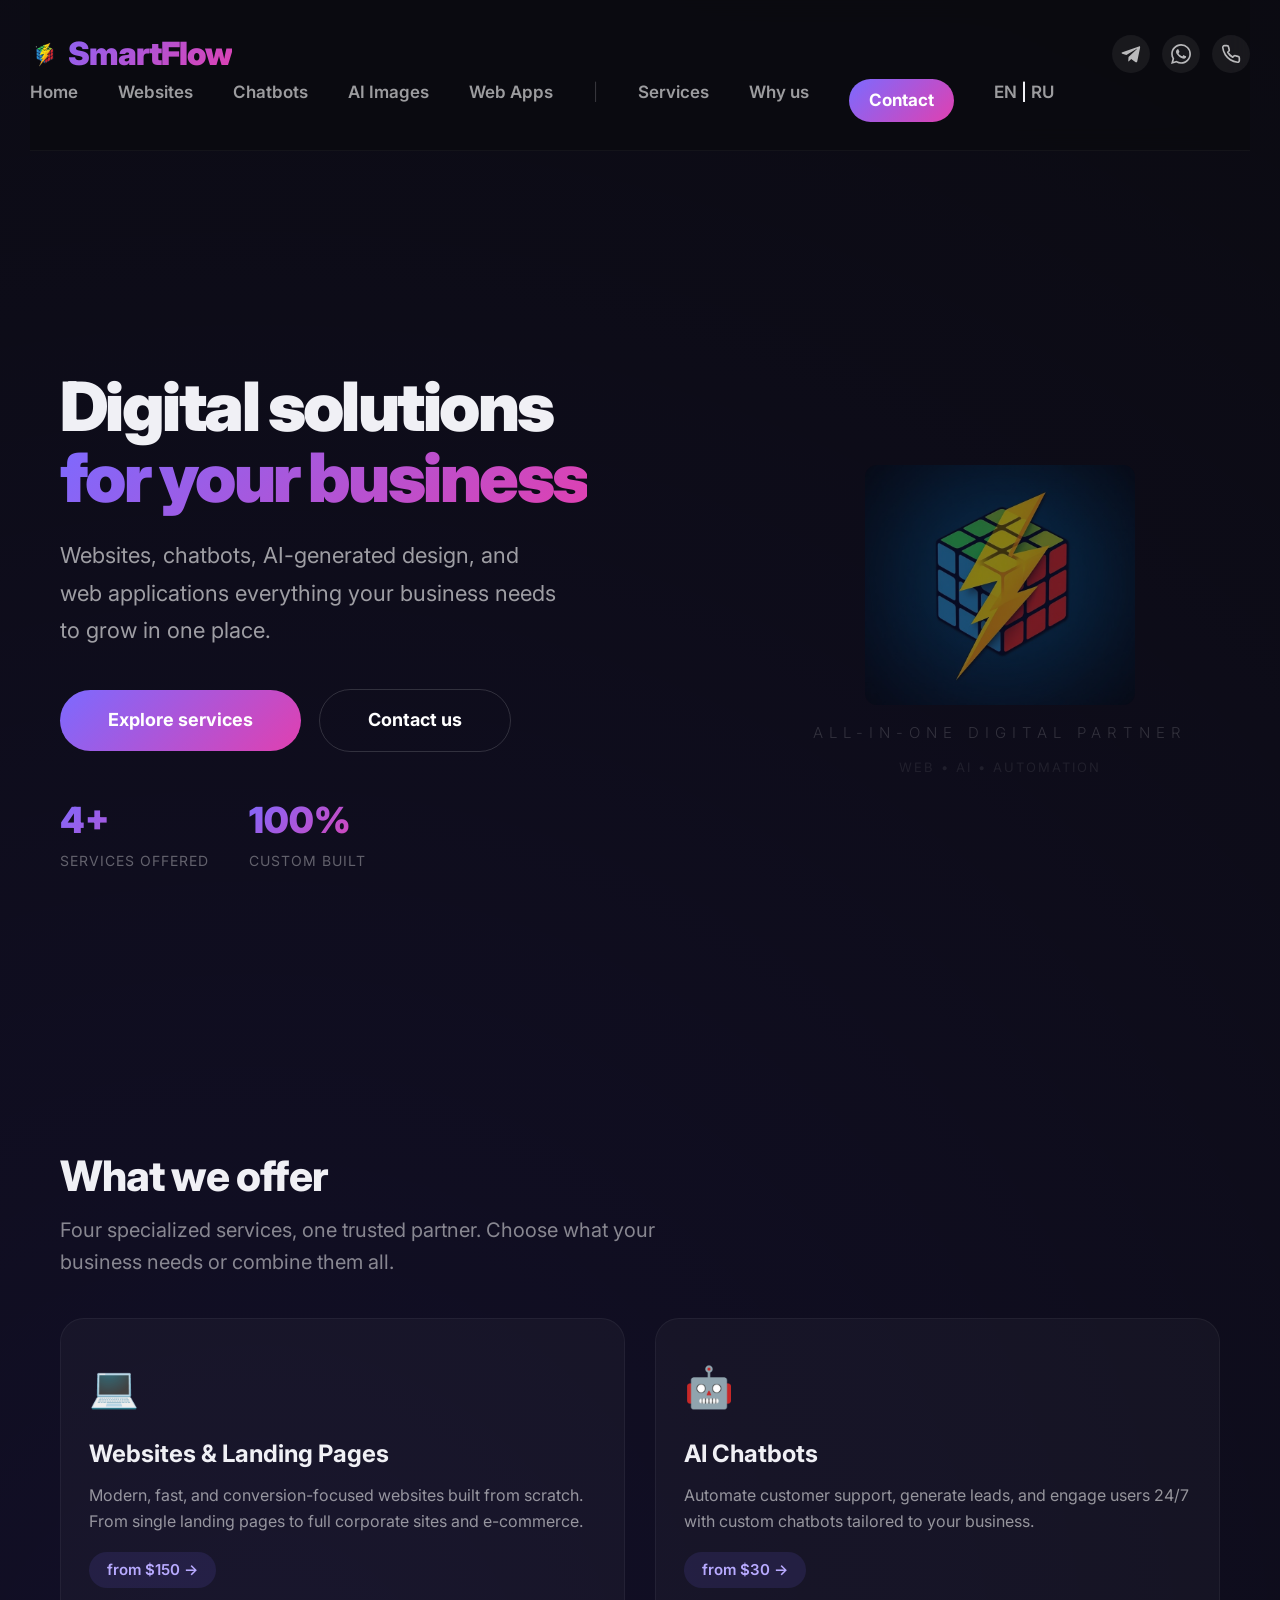
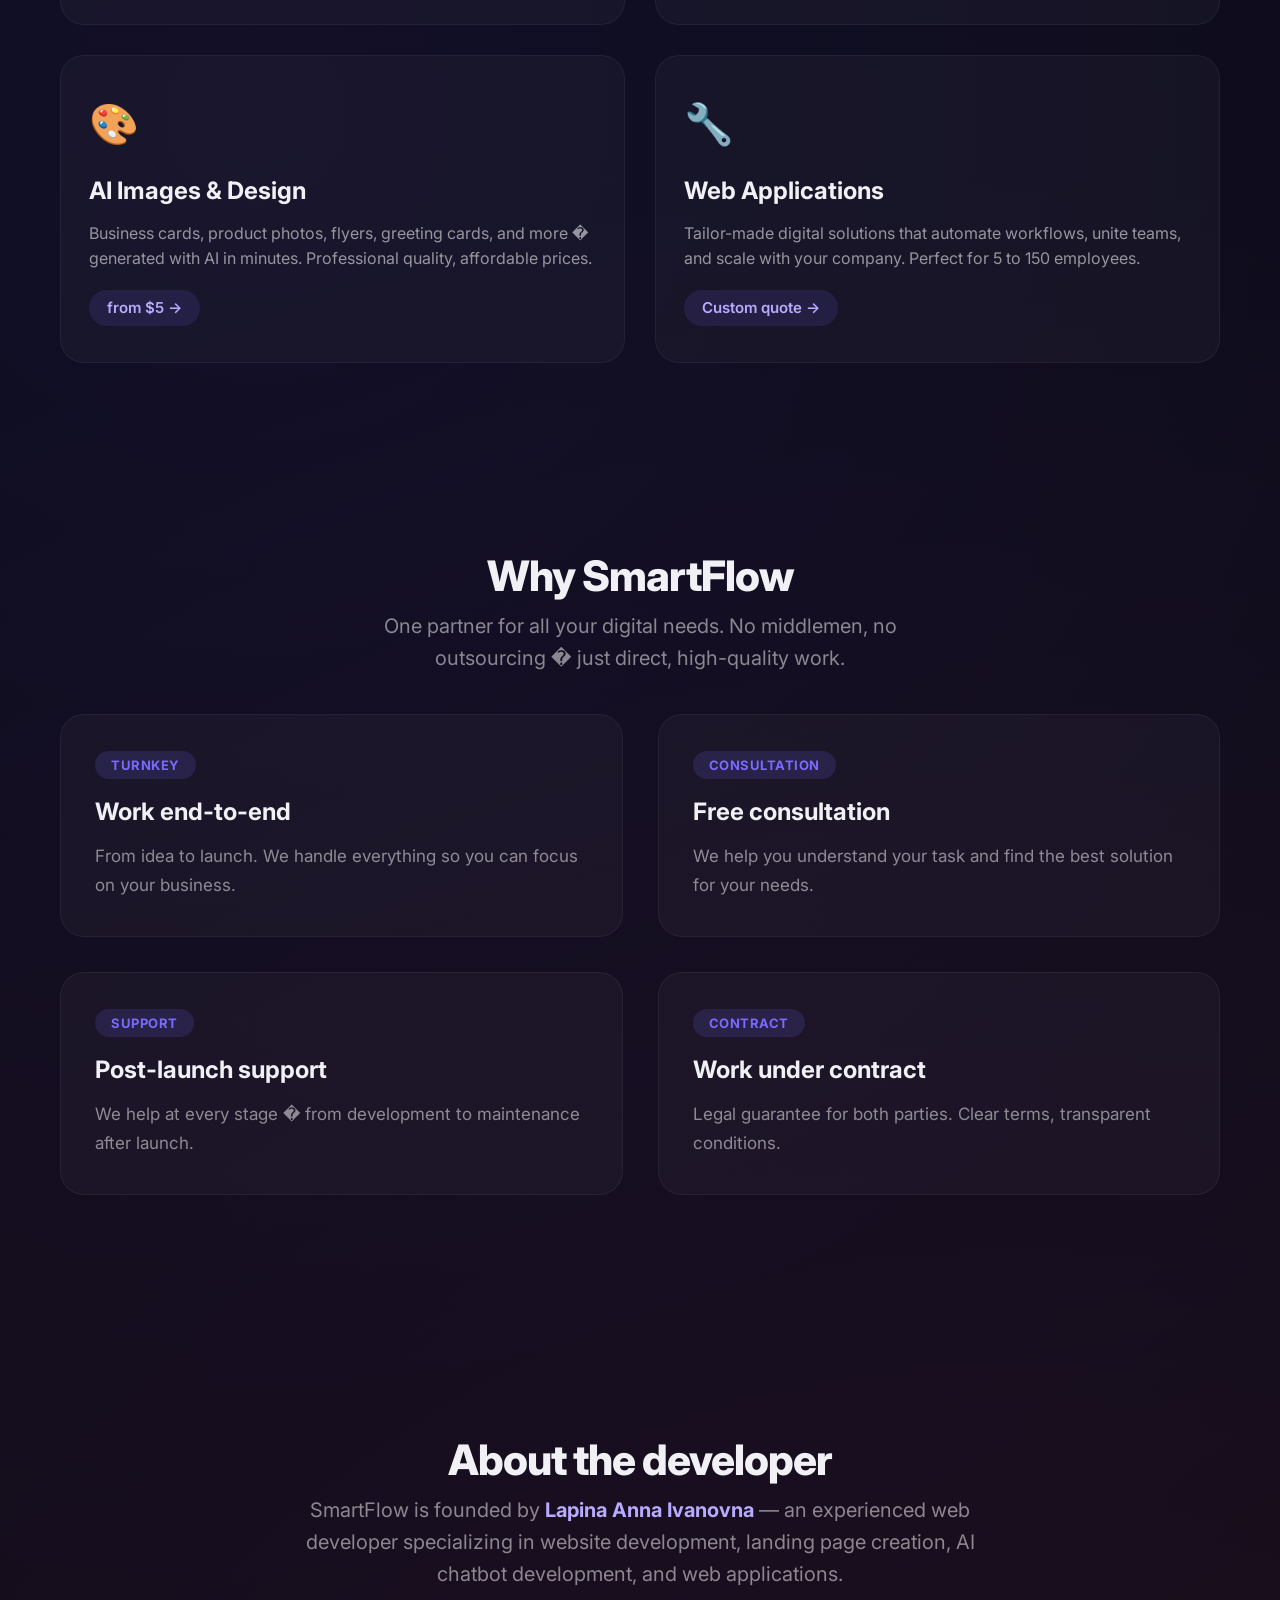
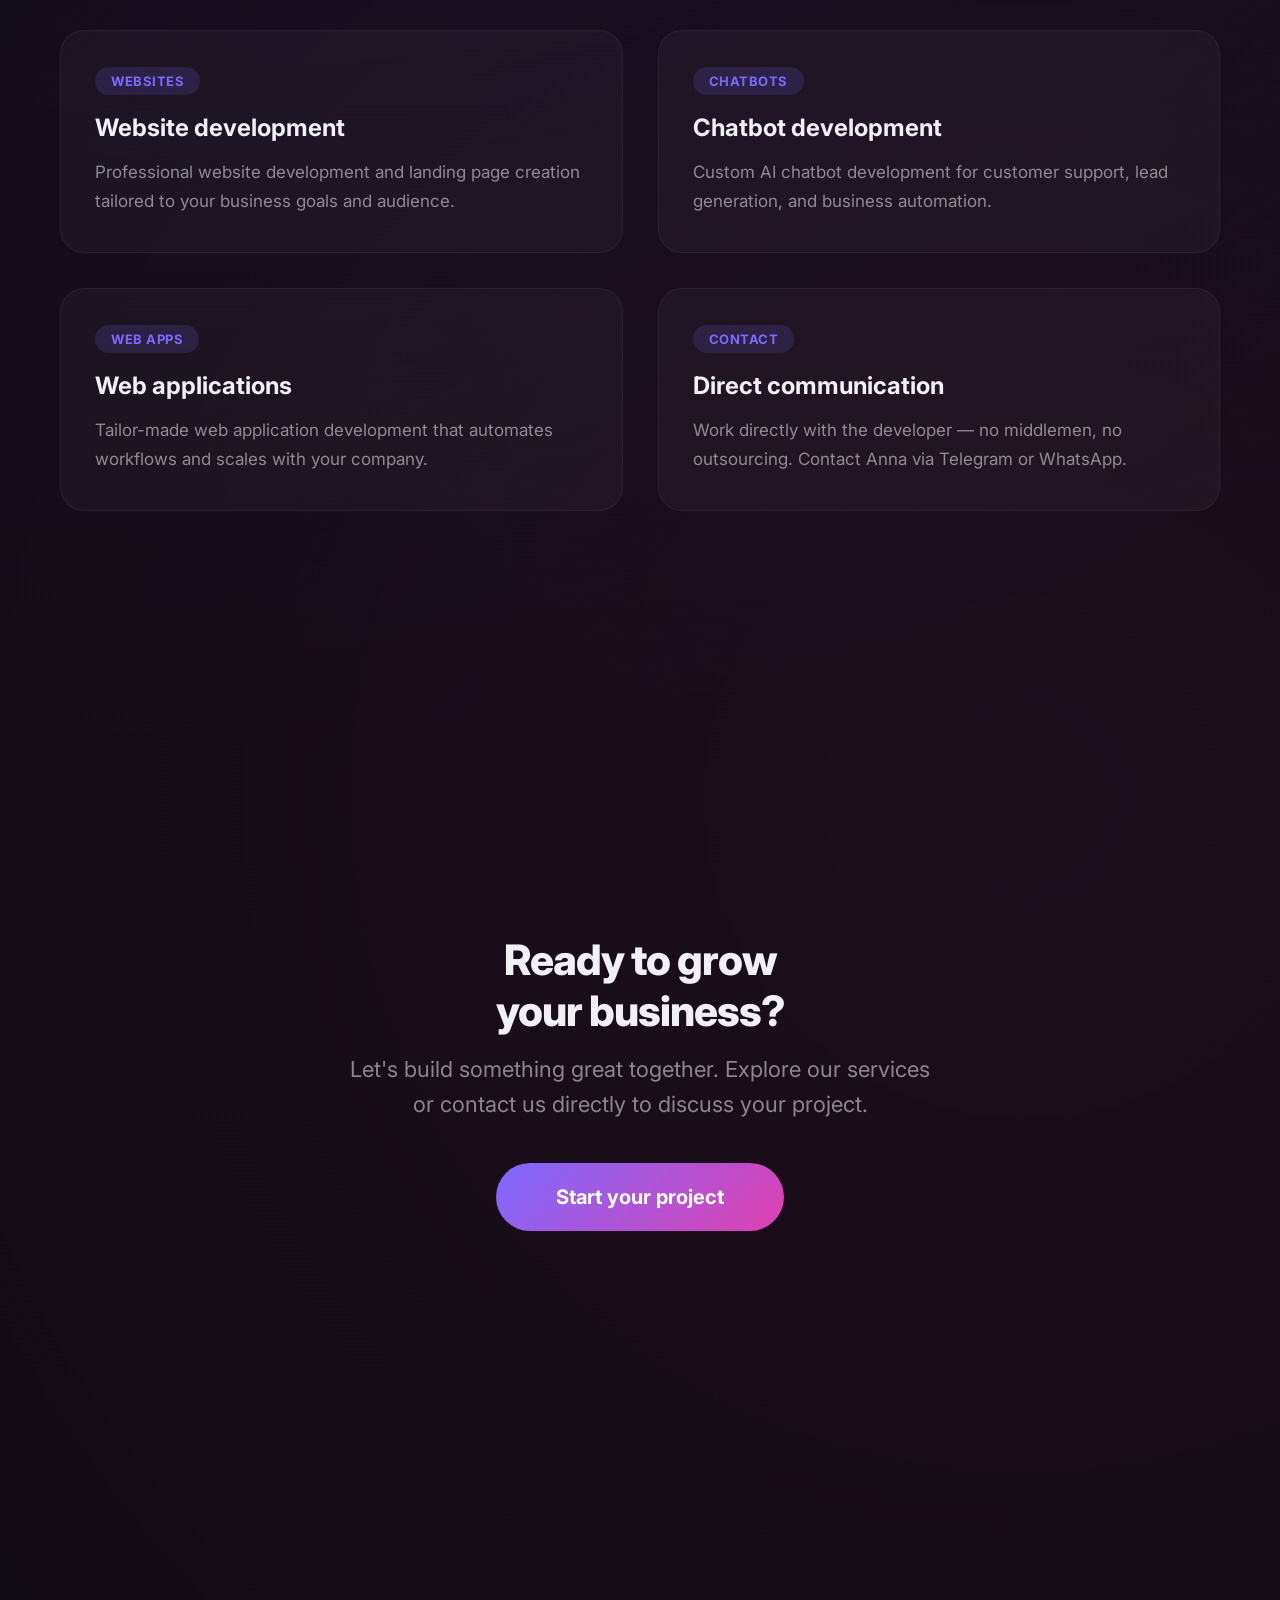
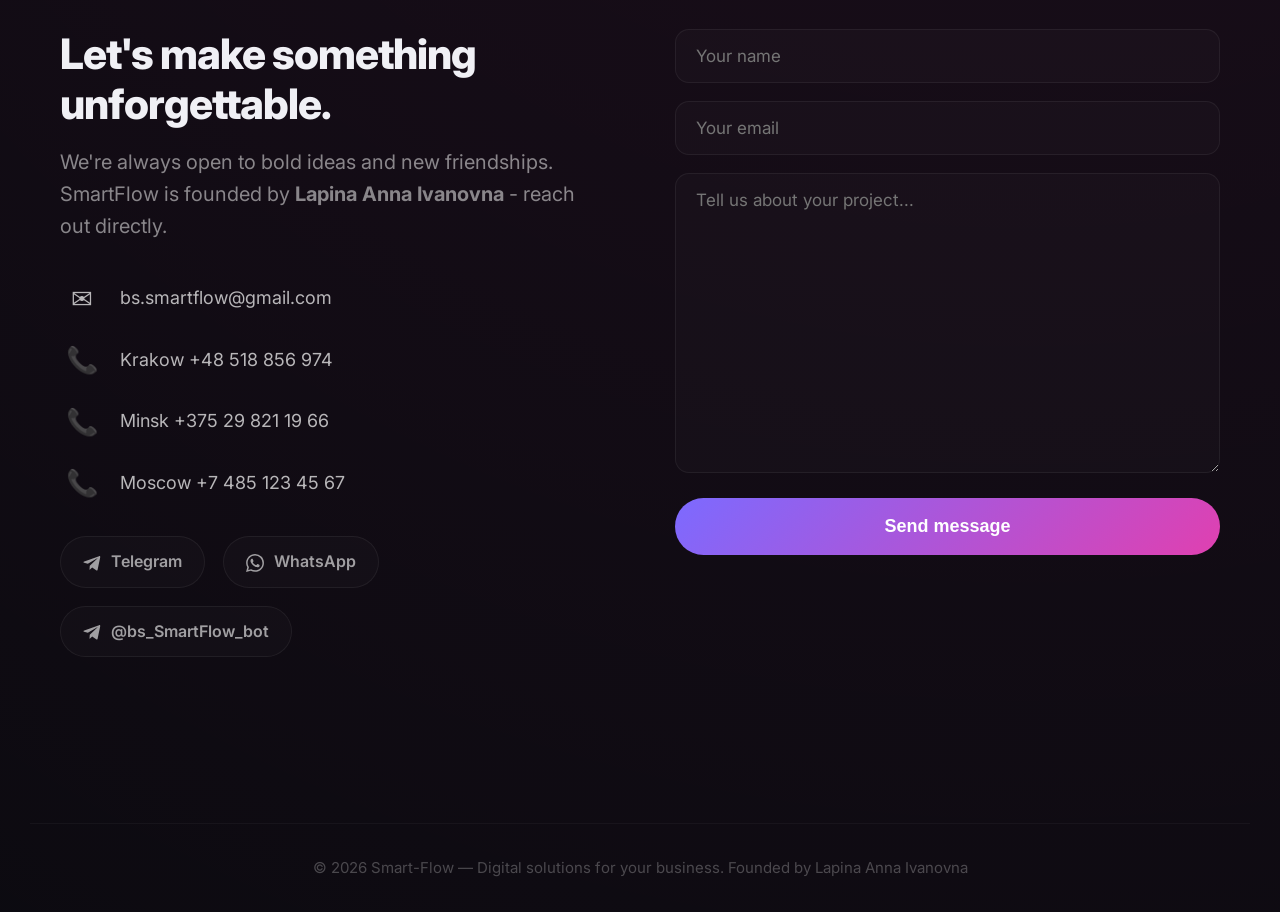
==== commit 5981d323: "price" ====
--- a/index.html
+++ b/index.html
@@ -185,6 +185,7 @@
     </section>
 
     <!-- ===== SERVICES ===== -->
+    <!-- ===== SERVICES ===== -->
     <section class="full-section" id="services">
         <div class="container">
             <h2 style="font-weight:800; margin-bottom:12px; letter-spacing:-1px;">What we offer</h2>
@@ -195,25 +196,33 @@
                     <span class="icon" style="font-size:40px; display:block; margin-bottom:16px;">&#128187;</span>
                     <h3 style="font-size:24px; font-weight:700; margin-bottom:10px;">Websites &amp; Landing Pages</h3>
                     <p style="color:rgba(255,255,255,0.55); font-size:16px; line-height:1.6;">Modern, fast, and conversion-focused websites built from scratch. From single landing pages to full corporate sites and e-commerce.</p>
-                    <span class="price" style="display:inline-block; margin-top:18px; padding:6px 18px; background:rgba(124,106,255,0.12); border-radius:40px; font-weight:600; font-size:15px; color:#b8aaff;"><span id="price-homepage-website">from $450</span> &rarr;</span>
+                    <span class="price" style="display:inline-block; margin-top:18px; padding:6px 18px; background:rgba(124,106,255,0.12); border-radius:40px; font-weight:600; font-size:15px; color:#b8aaff;">
+                    <span id="price-homepage-website"></span> &rarr;
+                </span>
                 </a>
                 <a href="chatbots.html" class="service-card" style="text-decoration:none; color:inherit; display:block;">
                     <span class="icon" style="font-size:40px; display:block; margin-bottom:16px;">&#129302;</span>
                     <h3 style="font-size:24px; font-weight:700; margin-bottom:10px;">AI Chatbots</h3>
                     <p style="color:rgba(255,255,255,0.55); font-size:16px; line-height:1.6;">Automate customer support, generate leads, and engage users 24/7 with custom chatbots tailored to your business.</p>
-                    <span class="price" style="display:inline-block; margin-top:18px; padding:6px 18px; background:rgba(124,106,255,0.12); border-radius:40px; font-weight:600; font-size:15px; color:#b8aaff;"><span id="price-homepage-chatbot">from $20</span> &rarr;</span>
+                    <span class="price" style="display:inline-block; margin-top:18px; padding:6px 18px; background:rgba(124,106,255,0.12); border-radius:40px; font-weight:600; font-size:15px; color:#b8aaff;">
+                    <span id="price-homepage-chatbot"></span> &rarr;
+                </span>
                 </a>
                 <a href="ai-images.html" class="service-card" style="text-decoration:none; color:inherit; display:block;">
                     <span class="icon" style="font-size:40px; display:block; margin-bottom:16px;">&#127912;</span>
                     <h3 style="font-size:24px; font-weight:700; margin-bottom:10px;">AI Images &amp; Design</h3>
                     <p style="color:rgba(255,255,255,0.55); font-size:16px; line-height:1.6;">Business cards, product photos, flyers, greeting cards, and more � generated with AI in minutes. Professional quality, affordable prices.</p>
-                    <span class="price" style="display:inline-block; margin-top:18px; padding:6px 18px; background:rgba(124,106,255,0.12); border-radius:40px; font-weight:600; font-size:15px; color:#b8aaff;"><span id="price-homepage-aiimage">from $3</span> &rarr;</span>
+                    <span class="price" style="display:inline-block; margin-top:18px; padding:6px 18px; background:rgba(124,106,255,0.12); border-radius:40px; font-weight:600; font-size:15px; color:#b8aaff;">
+                    <span id="price-homepage-aiimage"></span> &rarr;
+                </span>
                 </a>
                 <a href="bs.html" class="service-card" style="text-decoration:none; color:inherit; display:block;">
                     <span class="icon" style="font-size:40px; display:block; margin-bottom:16px;">&#128295;</span>
                     <h3 style="font-size:24px; font-weight:700; margin-bottom:10px;">Web Applications</h3>
                     <p style="color:rgba(255,255,255,0.55); font-size:16px; line-height:1.6;">Tailor-made digital solutions that automate workflows, unite teams, and scale with your company. Perfect for 5 to 150 employees.</p>
-                    <span class="price" style="display:inline-block; margin-top:18px; padding:6px 18px; background:rgba(124,106,255,0.12); border-radius:40px; font-weight:600; font-size:15px; color:#b8aaff;">Custom quote &rarr;</span>
+                    <span class="price" style="display:inline-block; margin-top:18px; padding:6px 18px; background:rgba(124,106,255,0.12); border-radius:40px; font-weight:600; font-size:15px; color:#b8aaff;">
+                    <span id="price-homepage-software"></span> &rarr;
+                </span>
                 </a>
             </div>
         </div>
@@ -300,6 +309,7 @@
 
 <!-- ===== SCRIPTS ===== -->
 <script src="js/pricing.js"></script>
+<script src="js/price-updater.js"></script>
 <script src="js/main.js"></script>
 <script src="js/contact.js"></script>
 <script>
@@ -312,6 +322,7 @@
     setPrice('price-homepage-website', PRICING.homepage.website);
     setPrice('price-homepage-chatbot', PRICING.homepage.chatbot);
     setPrice('price-homepage-aiimage', PRICING.homepage.aiImage);
+    setPrice('price-homepage-software', PRICING.webApp.custom);
   });
 </script>
 </body>
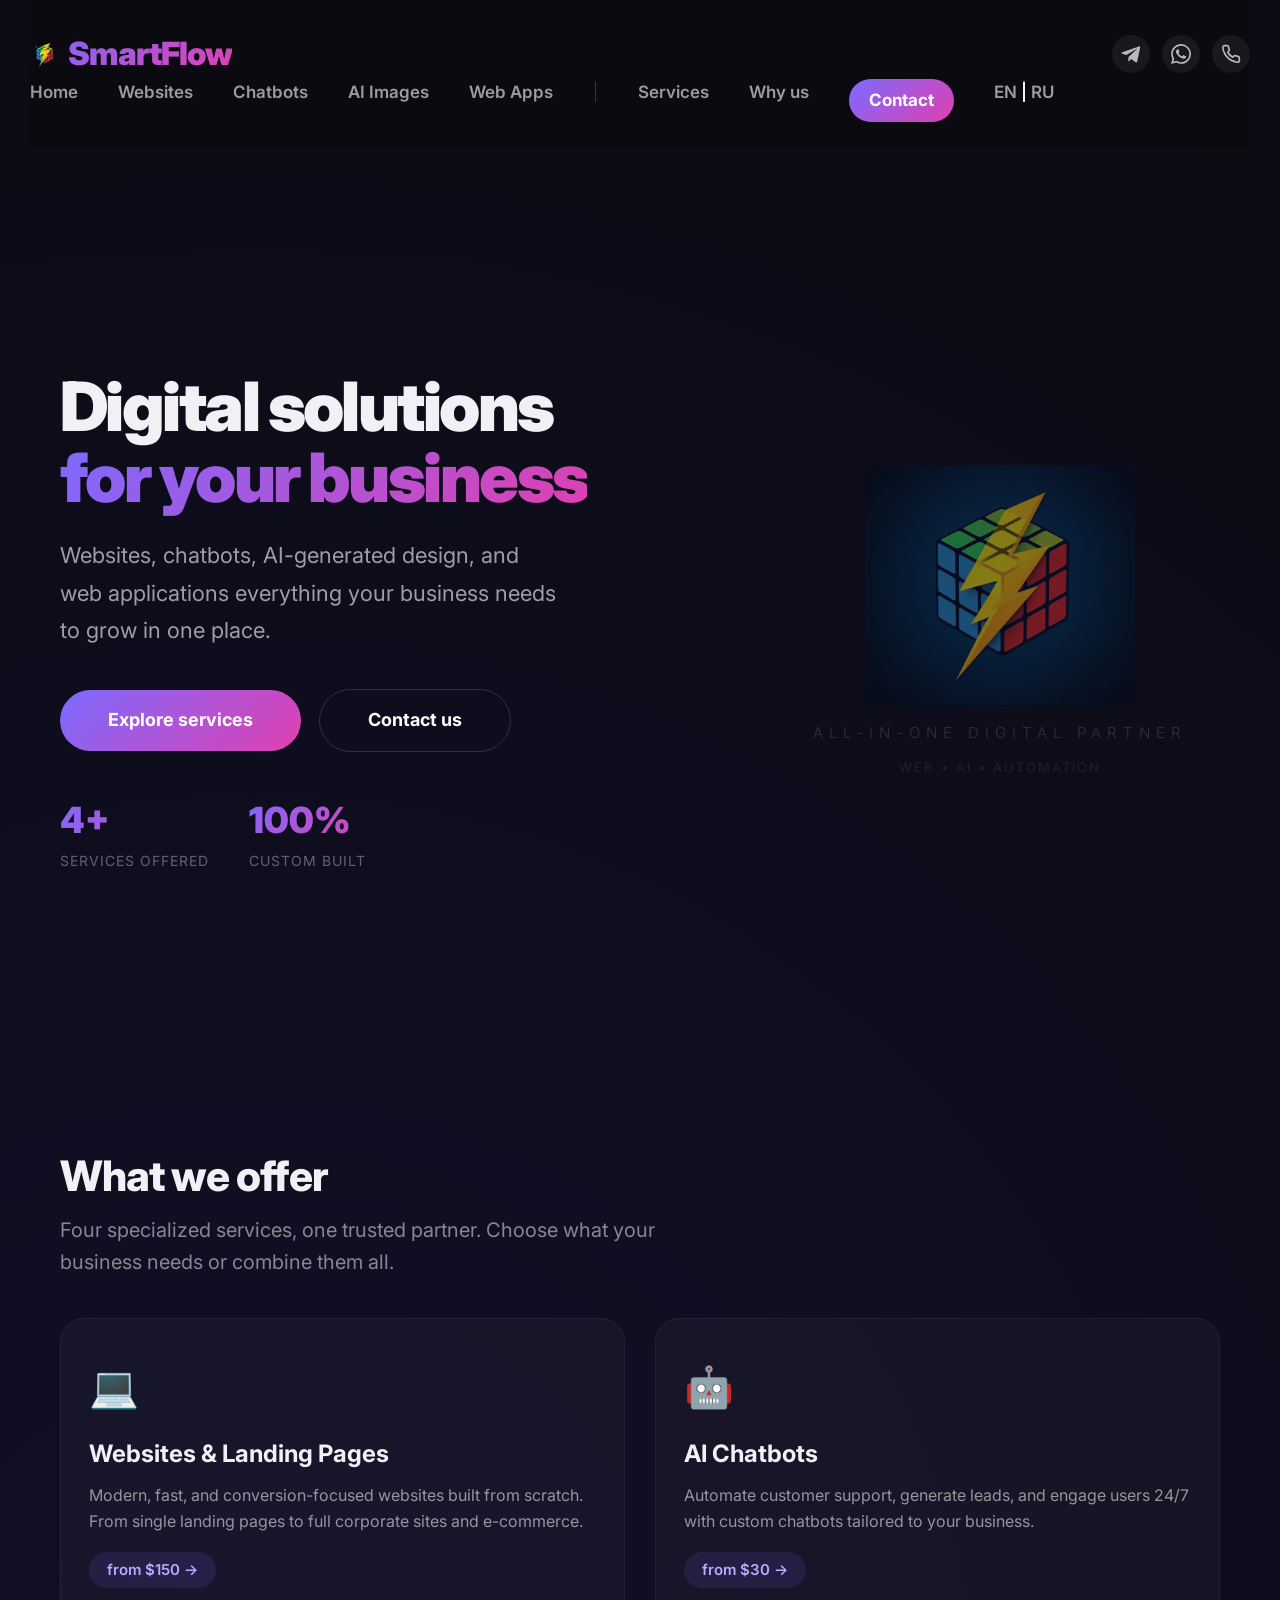
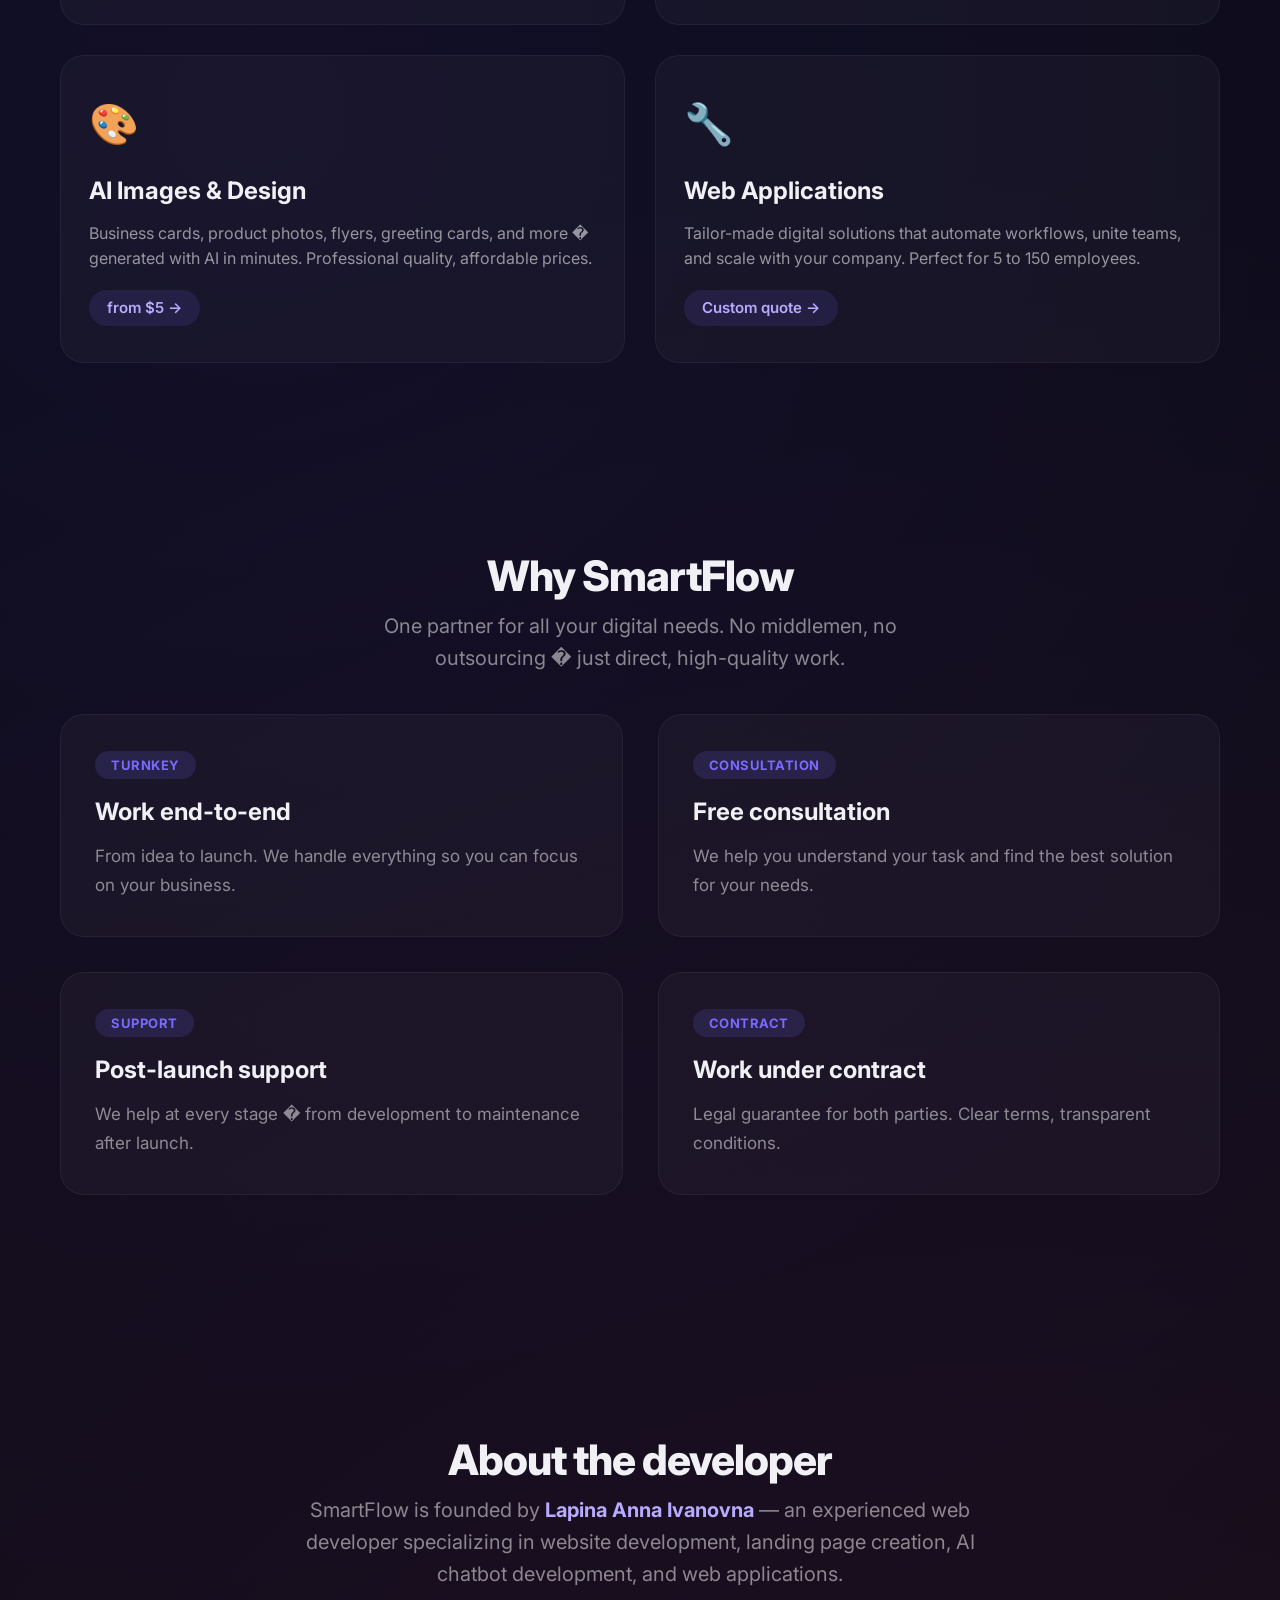
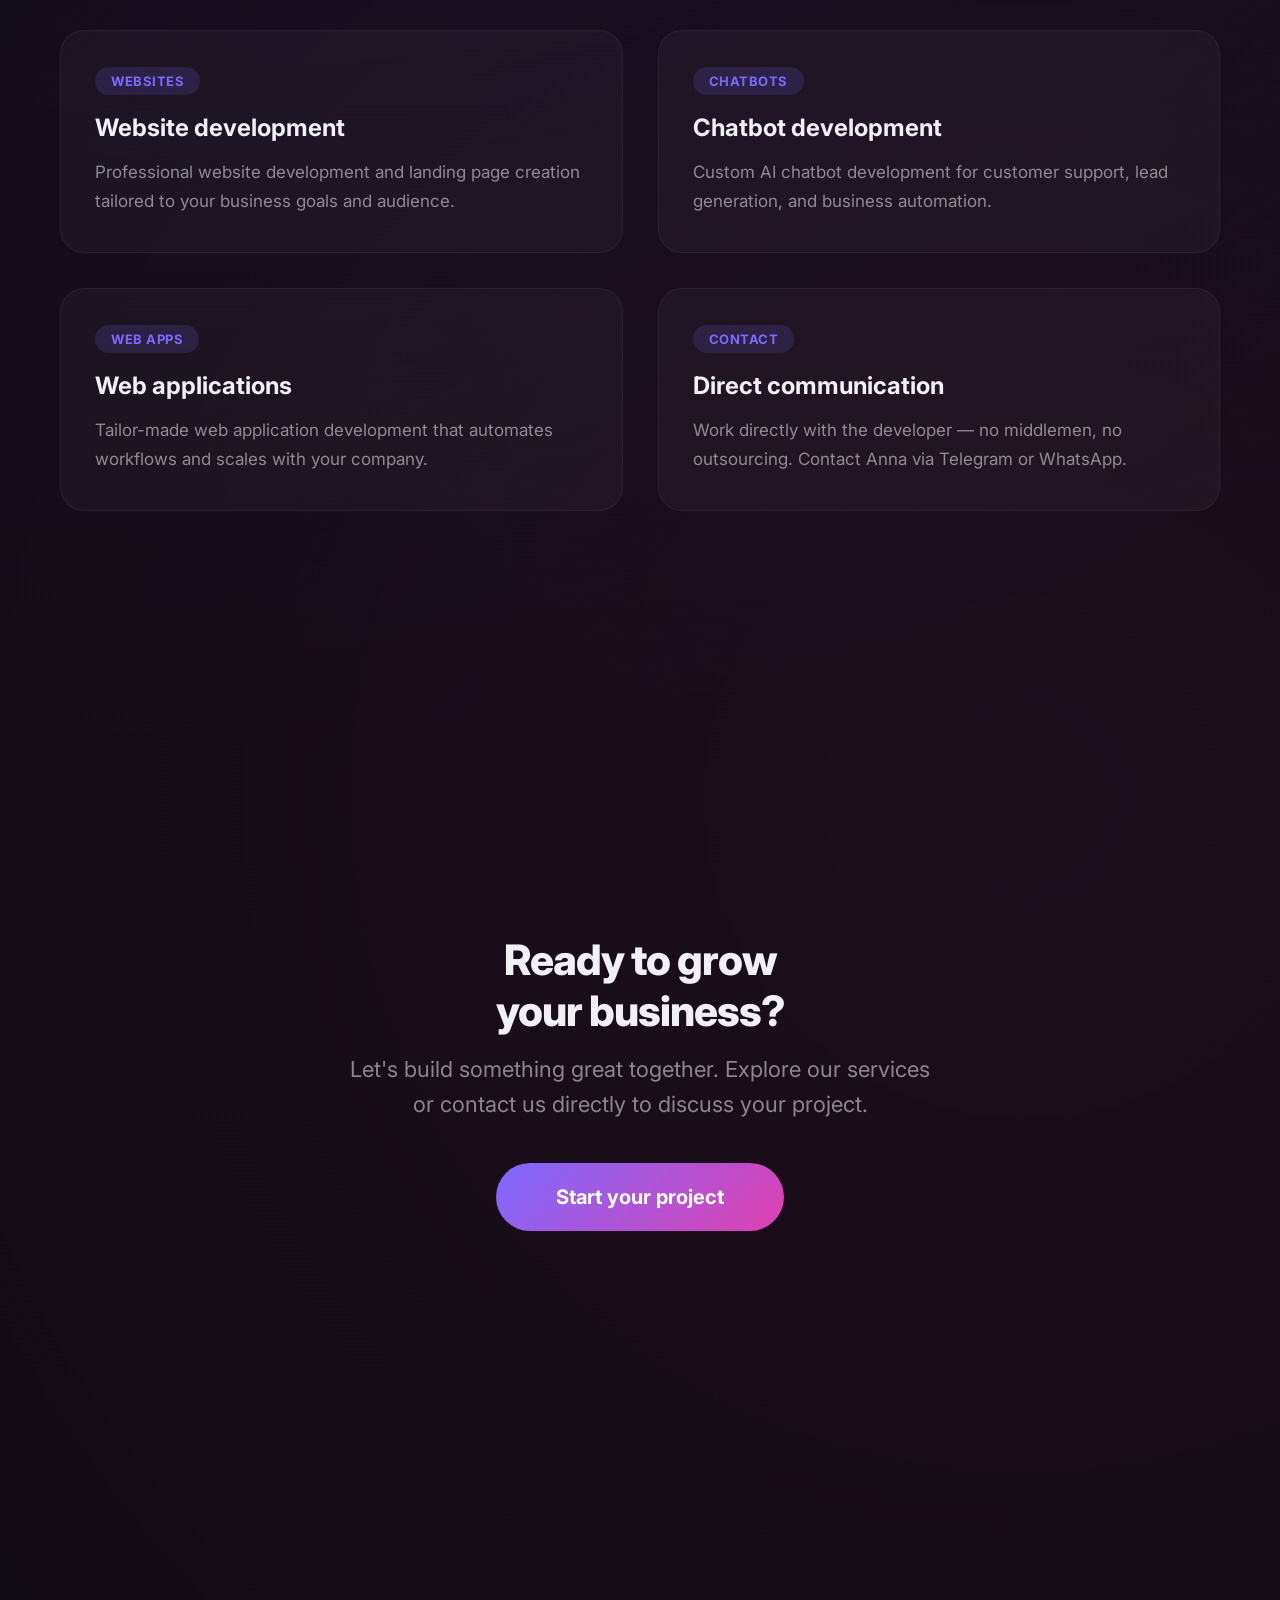
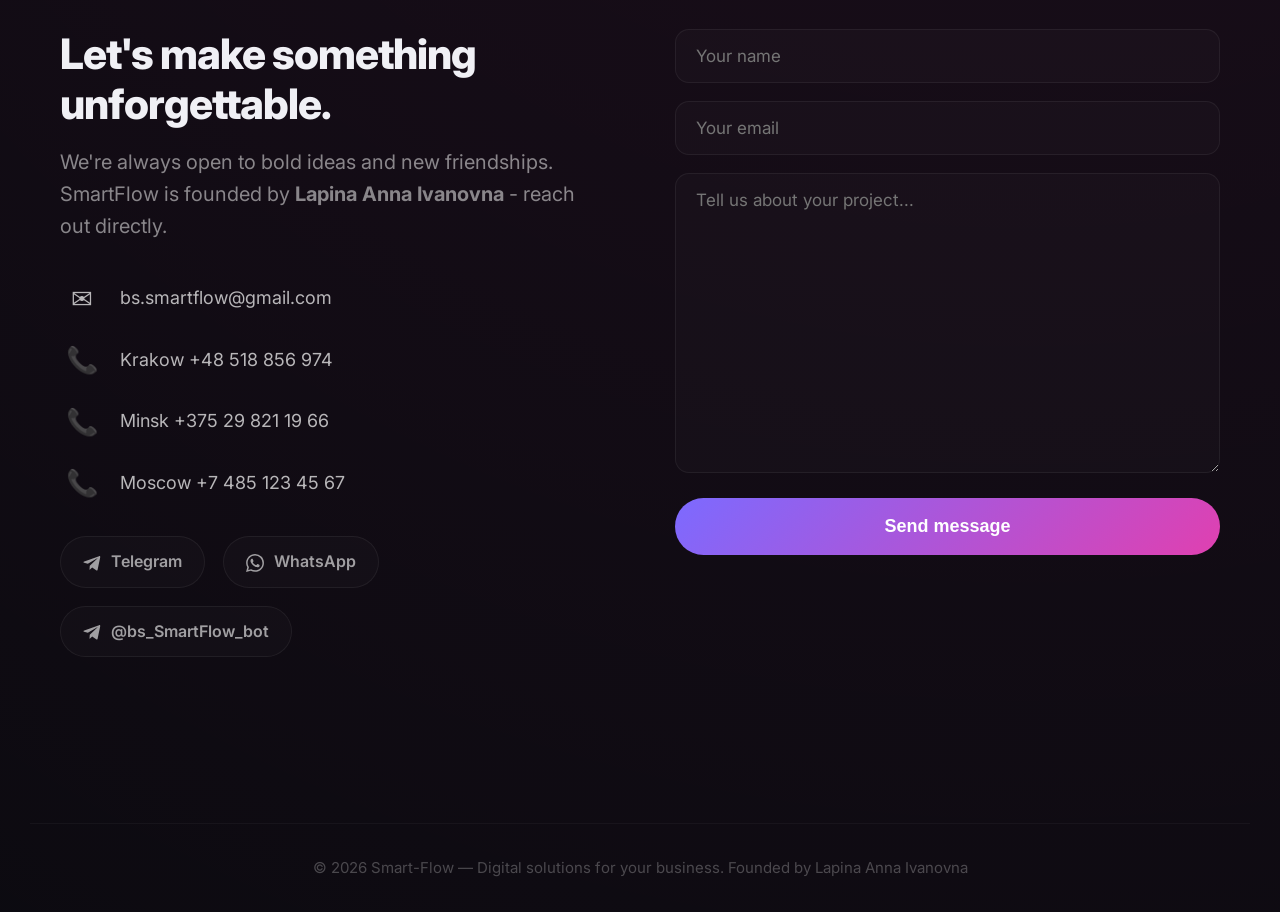
==== commit 712b0e1d: "image" ====
--- a/index.html
+++ b/index.html
@@ -1,4 +1,4 @@
-<!DOCTYPE html>
+﻿<!DOCTYPE html>
 <html lang="en">
 <head>
     <meta charset="UTF-8" />
@@ -12,17 +12,17 @@
     <meta name="geo.placename" content="Krakow" />
     <meta name="geo.position" content="50.0647;19.9450" />
     <meta name="ICBM" content="50.0647, 19.9450" />
-    <link rel="canonical" href="https://smart-flow.tech/index.html" />
-    <link rel="alternate" hreflang="en" href="https://smart-flow.tech/index.html" />
-    <link rel="alternate" hreflang="ru" href="https://smart-flow.tech/index-ru.html" />
-    <link rel="alternate" hreflang="x-default" href="https://smart-flow.tech/index.html" />
+    <link rel="canonical" href="https://smart-flow.tech/" />
+    <link rel="alternate" hreflang="en" href="https://smart-flow.tech/" />
+    <link rel="alternate" hreflang="ru" href="https://smart-flow.tech/index-ru" />
+    <link rel="alternate" hreflang="x-default" href="https://smart-flow.tech/" />
     <!-- Open Graph -->
     <meta property="og:type" content="website" />
     <meta property="og:site_name" content="SmartFlow" />
     <meta property="og:title" content="SmartFlow - Digital Solutions for Your Business" />
     <meta property="og:description" content="Websites, chatbots, AI-generated design, and web applications — everything your business needs to grow in one place." />
-    <meta property="og:url" content="https://smart-flow.tech/index.html" />
-    <meta property="og:image" content="https://smart-flow.tech/img/img1.jpg" />
+    <meta property="og:url" content="https://smart-flow.tech/" />
+    <meta property="og:image" content="https://smart-flow.tech/img/img3.jpg" />
     <meta property="og:image:width" content="1200" />
     <meta property="og:image:height" content="630" />
     <meta property="og:image:alt" content="SmartFlow - digital solutions for business" />
@@ -32,7 +32,7 @@
     <meta name="twitter:card" content="summary_large_image" />
     <meta name="twitter:title" content="SmartFlow - Digital Solutions for Your Business" />
     <meta name="twitter:description" content="Websites, chatbots, AI-generated design, and web applications — everything your business needs to grow in one place." />
-    <meta name="twitter:image" content="https://smart-flow.tech/img/img1.jpg" />
+    <meta name="twitter:image" content="https://smart-flow.tech/img/img3.jpg" />
     <link rel="icon" type="image/png" href="img/img2.png">
     <link rel="apple-touch-icon" href="img/img2.png">
     <meta name="theme-color" content="#7c6aff" />
@@ -139,15 +139,15 @@
             <a href="tel:+74851234567">Moscow +7 485 123 45 67</a>
         </div>
         <nav>
-            <a href="index.html">Home</a>
-            <a href="landing.html">Websites</a>
-            <a href="chatbots.html">Chatbots</a>
-            <a href="ai-images.html">AI Images</a>
-            <a href="bs.html">Web Apps</a>
+            <a href="/">Home</a>
+            <a href="/landing">Websites</a>
+            <a href="/chatbots">Chatbots</a>
+            <a href="/ai-images">AI Images</a>
+            <a href="/bs">Web Apps</a>
             <span class="nav-divider">|</span>
             <a href="#services">Services</a>
             <a href="#why">Why us</a>
-            <a href="#contact" class="nav-contact-btn">Contact</a> <span class="lang-switch"><a href="index.html" class="active">EN</a> | <a href="index-ru.html">RU</a></span>
+            <a href="#contact" class="nav-contact-btn">Contact</a>             <span class="lang-switch"><a href="/" class="active">EN</a> | <a href="/index-ru">RU</a></span>
         </nav>
     </header>
 
@@ -192,7 +192,7 @@
             <p style="color:rgba(255,255,255,0.5); font-size:20px; max-width:600px; margin-bottom:8px;">Four specialized services, one trusted partner. Choose what your business needs or combine them all.</p>
 
             <div class="service-grid service-grid-2">
-                <a href="landing.html" class="service-card" style="text-decoration:none; color:inherit; display:block;">
+                <a href="/landing" class="service-card" style="text-decoration:none; color:inherit; display:block;">
                     <span class="icon" style="font-size:40px; display:block; margin-bottom:16px;">&#128187;</span>
                     <h3 style="font-size:24px; font-weight:700; margin-bottom:10px;">Websites &amp; Landing Pages</h3>
                     <p style="color:rgba(255,255,255,0.55); font-size:16px; line-height:1.6;">Modern, fast, and conversion-focused websites built from scratch. From single landing pages to full corporate sites and e-commerce.</p>
@@ -200,7 +200,7 @@
                     <span id="price-homepage-website"></span> &rarr;
                 </span>
                 </a>
-                <a href="chatbots.html" class="service-card" style="text-decoration:none; color:inherit; display:block;">
+                <a href="/chatbots" class="service-card" style="text-decoration:none; color:inherit; display:block;">
                     <span class="icon" style="font-size:40px; display:block; margin-bottom:16px;">&#129302;</span>
                     <h3 style="font-size:24px; font-weight:700; margin-bottom:10px;">AI Chatbots</h3>
                     <p style="color:rgba(255,255,255,0.55); font-size:16px; line-height:1.6;">Automate customer support, generate leads, and engage users 24/7 with custom chatbots tailored to your business.</p>
@@ -208,7 +208,7 @@
                     <span id="price-homepage-chatbot"></span> &rarr;
                 </span>
                 </a>
-                <a href="ai-images.html" class="service-card" style="text-decoration:none; color:inherit; display:block;">
+                <a href="/ai-images" class="service-card" style="text-decoration:none; color:inherit; display:block;">
                     <span class="icon" style="font-size:40px; display:block; margin-bottom:16px;">&#127912;</span>
                     <h3 style="font-size:24px; font-weight:700; margin-bottom:10px;">AI Images &amp; Design</h3>
                     <p style="color:rgba(255,255,255,0.55); font-size:16px; line-height:1.6;">Business cards, product photos, flyers, greeting cards, and more � generated with AI in minutes. Professional quality, affordable prices.</p>
@@ -216,7 +216,7 @@
                     <span id="price-homepage-aiimage"></span> &rarr;
                 </span>
                 </a>
-                <a href="bs.html" class="service-card" style="text-decoration:none; color:inherit; display:block;">
+                <a href="/bs" class="service-card" style="text-decoration:none; color:inherit; display:block;">
                     <span class="icon" style="font-size:40px; display:block; margin-bottom:16px;">&#128295;</span>
                     <h3 style="font-size:24px; font-weight:700; margin-bottom:10px;">Web Applications</h3>
                     <p style="color:rgba(255,255,255,0.55); font-size:16px; line-height:1.6;">Tailor-made digital solutions that automate workflows, unite teams, and scale with your company. Perfect for 5 to 150 employees.</p>
@@ -309,6 +309,7 @@
 
 <!-- ===== SCRIPTS ===== -->
 <script src="js/pricing.js"></script>
+<script src="js/discount.js"></script>
 <script src="js/price-updater.js"></script>
 <script src="js/main.js"></script>
 <script src="js/contact.js"></script>
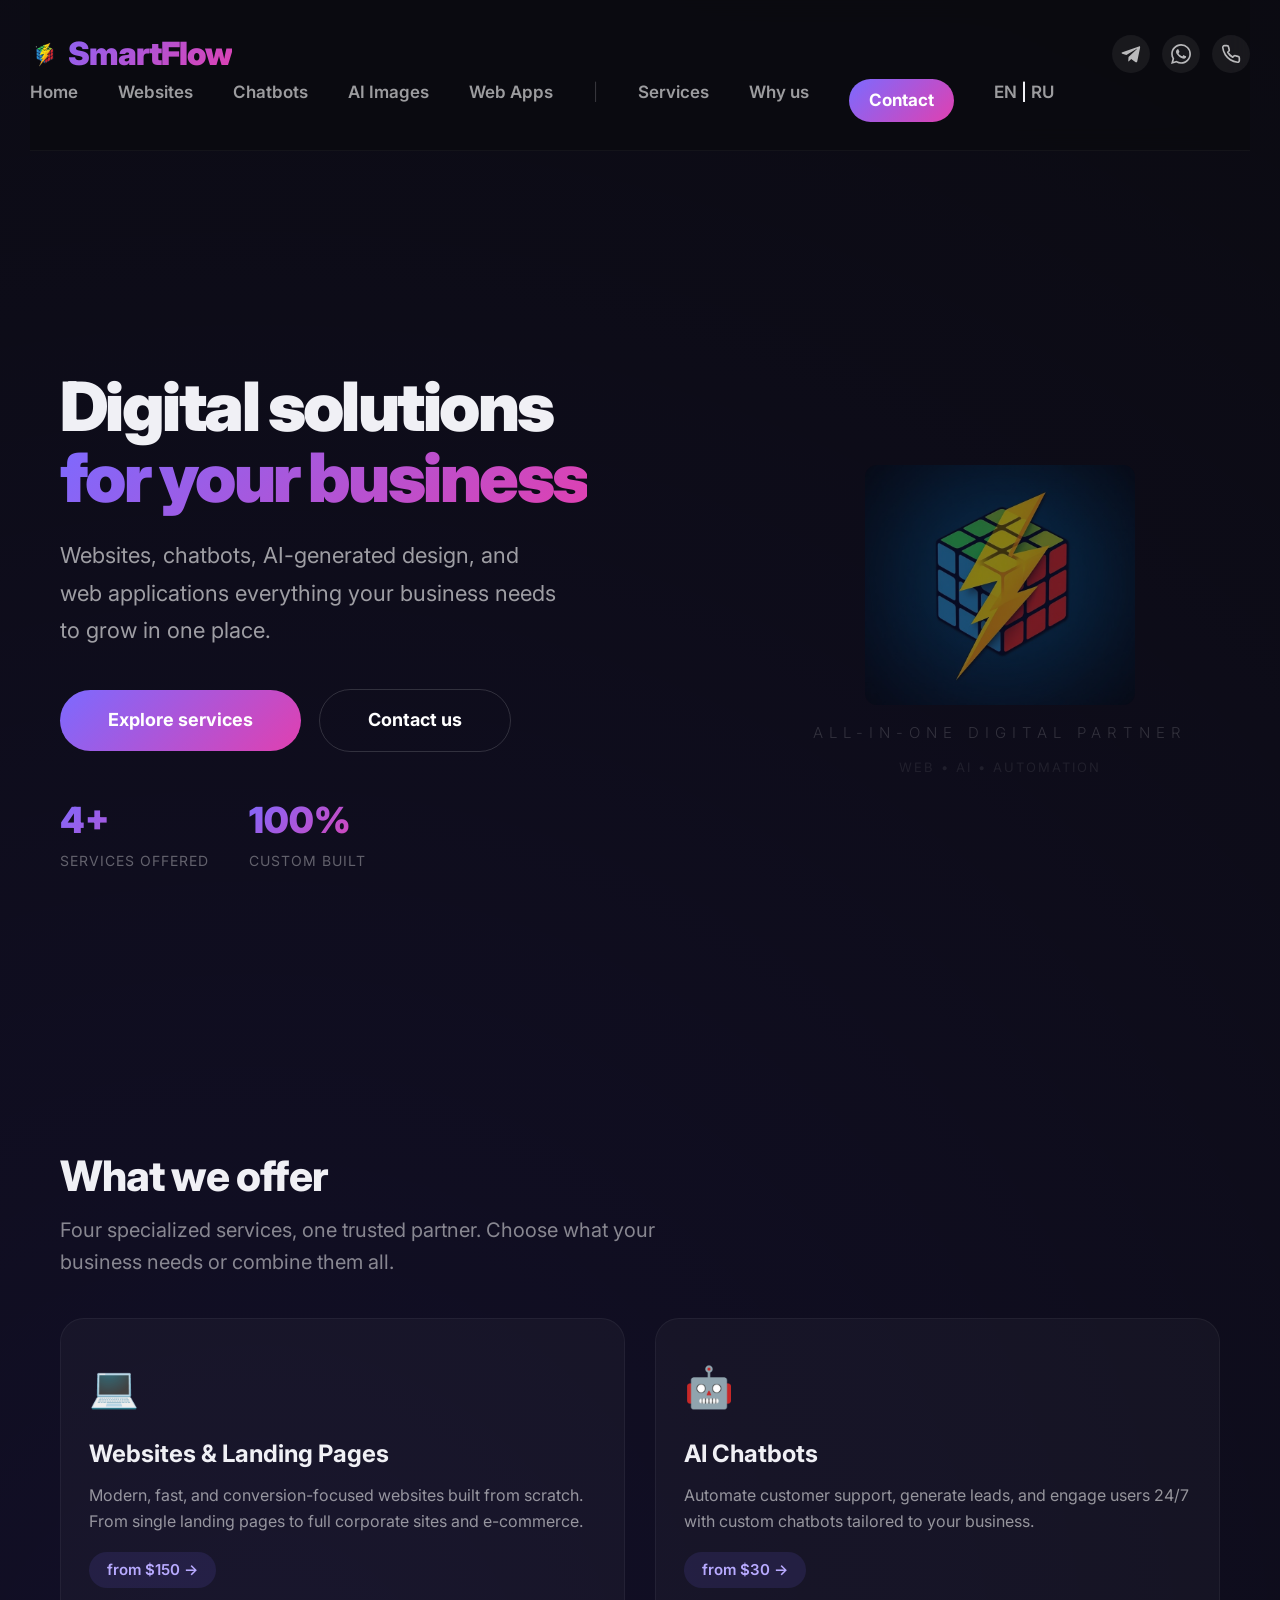
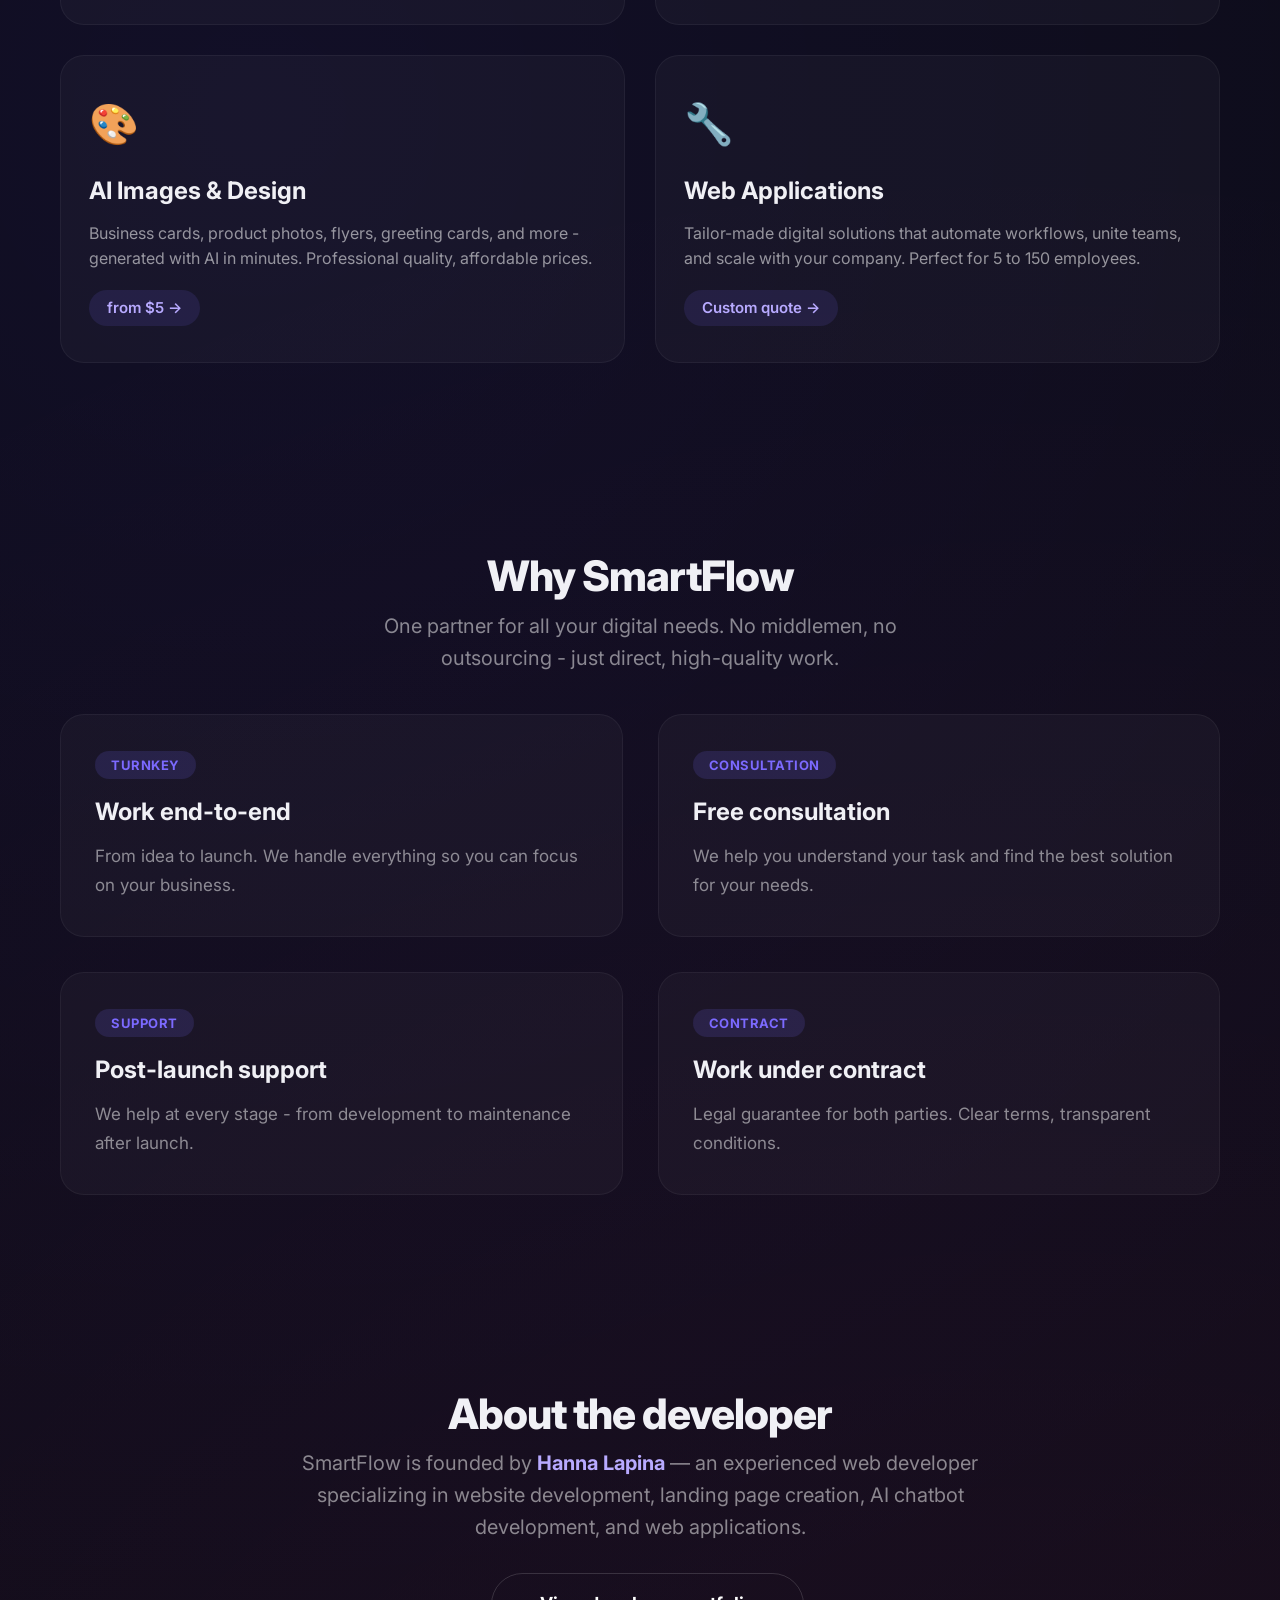
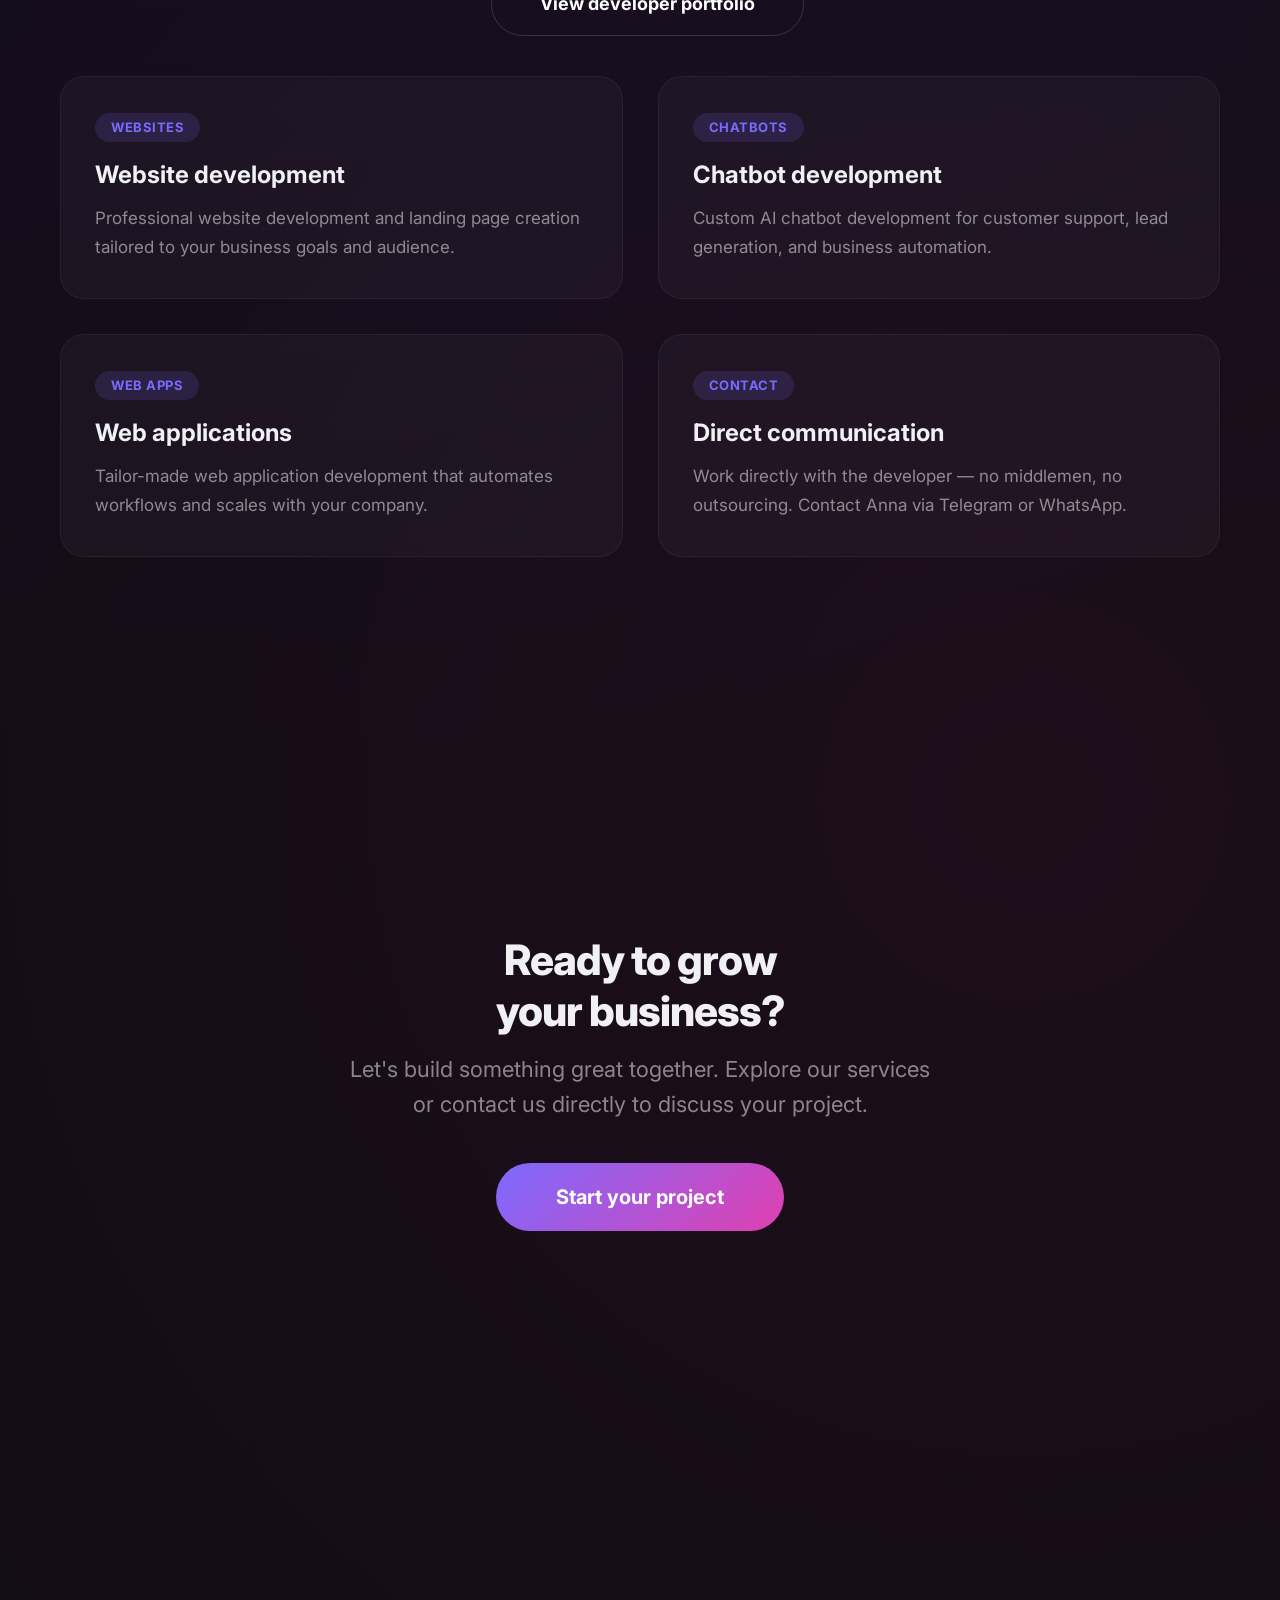
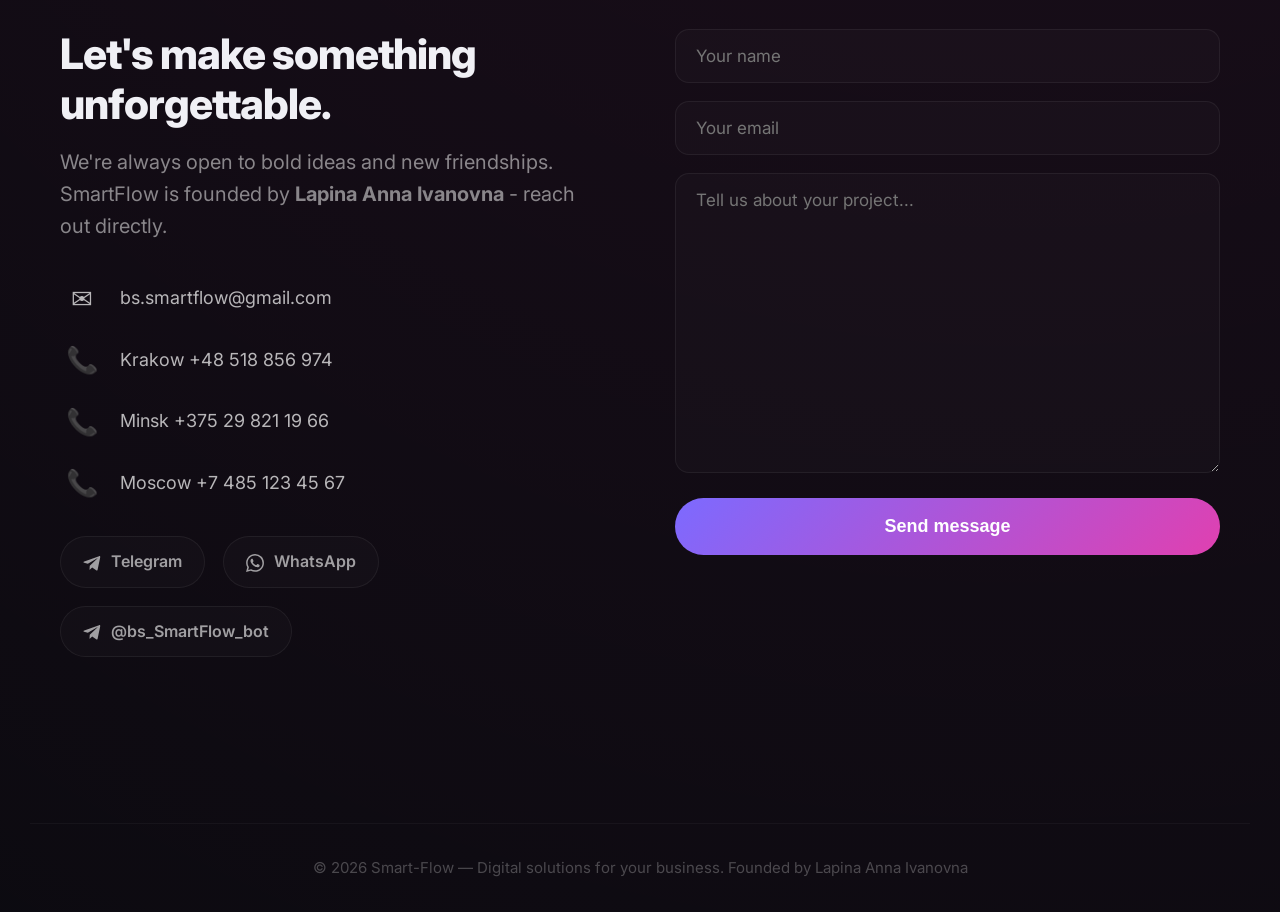
==== commit 2ab98afb: "image" ====
--- a/index.html
+++ b/index.html
@@ -211,7 +211,7 @@
                 <a href="/ai-images" class="service-card" style="text-decoration:none; color:inherit; display:block;">
                     <span class="icon" style="font-size:40px; display:block; margin-bottom:16px;">&#127912;</span>
                     <h3 style="font-size:24px; font-weight:700; margin-bottom:10px;">AI Images &amp; Design</h3>
-                    <p style="color:rgba(255,255,255,0.55); font-size:16px; line-height:1.6;">Business cards, product photos, flyers, greeting cards, and more � generated with AI in minutes. Professional quality, affordable prices.</p>
+                    <p style="color:rgba(255,255,255,0.55); font-size:16px; line-height:1.6;">Business cards, product photos, flyers, greeting cards, and more - generated with AI in minutes. Professional quality, affordable prices.</p>
                     <span class="price" style="display:inline-block; margin-top:18px; padding:6px 18px; background:rgba(124,106,255,0.12); border-radius:40px; font-weight:600; font-size:15px; color:#b8aaff;">
                     <span id="price-homepage-aiimage"></span> &rarr;
                 </span>
@@ -232,7 +232,7 @@
     <section class="full-section" id="why">
         <div class="container">
             <h2 style="font-weight:800; margin-bottom:8px; letter-spacing:-1px; text-align:center;">Why SmartFlow</h2>
-            <p style="color:rgba(255,255,255,0.5); font-size:20px; text-align:center; max-width:600px; margin:0 auto 8px;">One partner for all your digital needs. No middlemen, no outsourcing � just direct, high-quality work.</p>
+            <p style="color:rgba(255,255,255,0.5); font-size:20px; text-align:center; max-width:600px; margin:0 auto 8px;">One partner for all your digital needs. No middlemen, no outsourcing - just direct, high-quality work.</p>
 
             <div class="insights-grid">
                 <div class="insight-card">
@@ -248,7 +248,7 @@
                 <div class="insight-card">
                     <span class="tag">SUPPORT</span>
                     <h3>Post-launch support</h3>
-                    <p>We help at every stage � from development to maintenance after launch.</p>
+                    <p>We help at every stage - from development to maintenance after launch.</p>
                 </div>
                 <div class="insight-card">
                     <span class="tag">CONTRACT</span>
@@ -263,7 +263,10 @@
     <section class="full-section" id="about">
         <div class="container">
             <h2 style="font-weight:800; margin-bottom:8px; letter-spacing:-1px; text-align:center;">About the developer</h2>
-            <p style="color:rgba(255,255,255,0.5); font-size:20px; text-align:center; max-width:700px; margin:0 auto 30px;">SmartFlow is founded by <strong style="color:#b8aaff;">Lapina Anna Ivanovna</strong> — an experienced web developer specializing in website development, landing page creation, AI chatbot development, and web applications.</p>
+            <p style="color:rgba(255,255,255,0.5); font-size:20px; text-align:center; max-width:700px; margin:0 auto 30px;">SmartFlow is founded by <strong style="color:#b8aaff;">Hanna Lapina</strong> — an experienced web developer specializing in website development, landing page creation, AI chatbot development, and web applications.</p>
+            <div style="text-align:center; margin-bottom:30px;">
+                <a href="https://ailapina150.github.io/" target="_blank" rel="noopener" class="btn btn-outline">View developer portfolio</a>
+            </div>
             <div class="insights-grid">
                 <div class="insight-card">
                     <span class="tag">WEBSITES</span>
@@ -312,6 +315,7 @@
 <script src="js/discount.js"></script>
 <script src="js/price-updater.js"></script>
 <script src="js/main.js"></script>
+<script src="js/telegram.js"></script>
 <script src="js/contact.js"></script>
 <script>
   // Apply centralized pricing
--- a/css/style.css
+++ b/css/style.css
@@ -65,6 +65,7 @@
     z-index: 50;
     opacity: 0;
     animation: slideDown 0.8s ease 0.3s forwards;
+    transition: top 0.3s ease;
 }
 
 @keyframes slideDown {
@@ -942,6 +943,7 @@
 @media (max-width: 640px) {
     .hero-text h1 { font-weight: 700; letter-spacing: -0.5px; }
     header { flex-direction: row; gap: 8px; padding: 10px 0; }
+    header.header-hidden { top: -200px; }
     nav { gap: 8px 14px; font-size: 13px; flex-wrap: wrap; justify-content: flex-end; }
     nav a { white-space: nowrap; }
     .slide { padding: 24px; }
